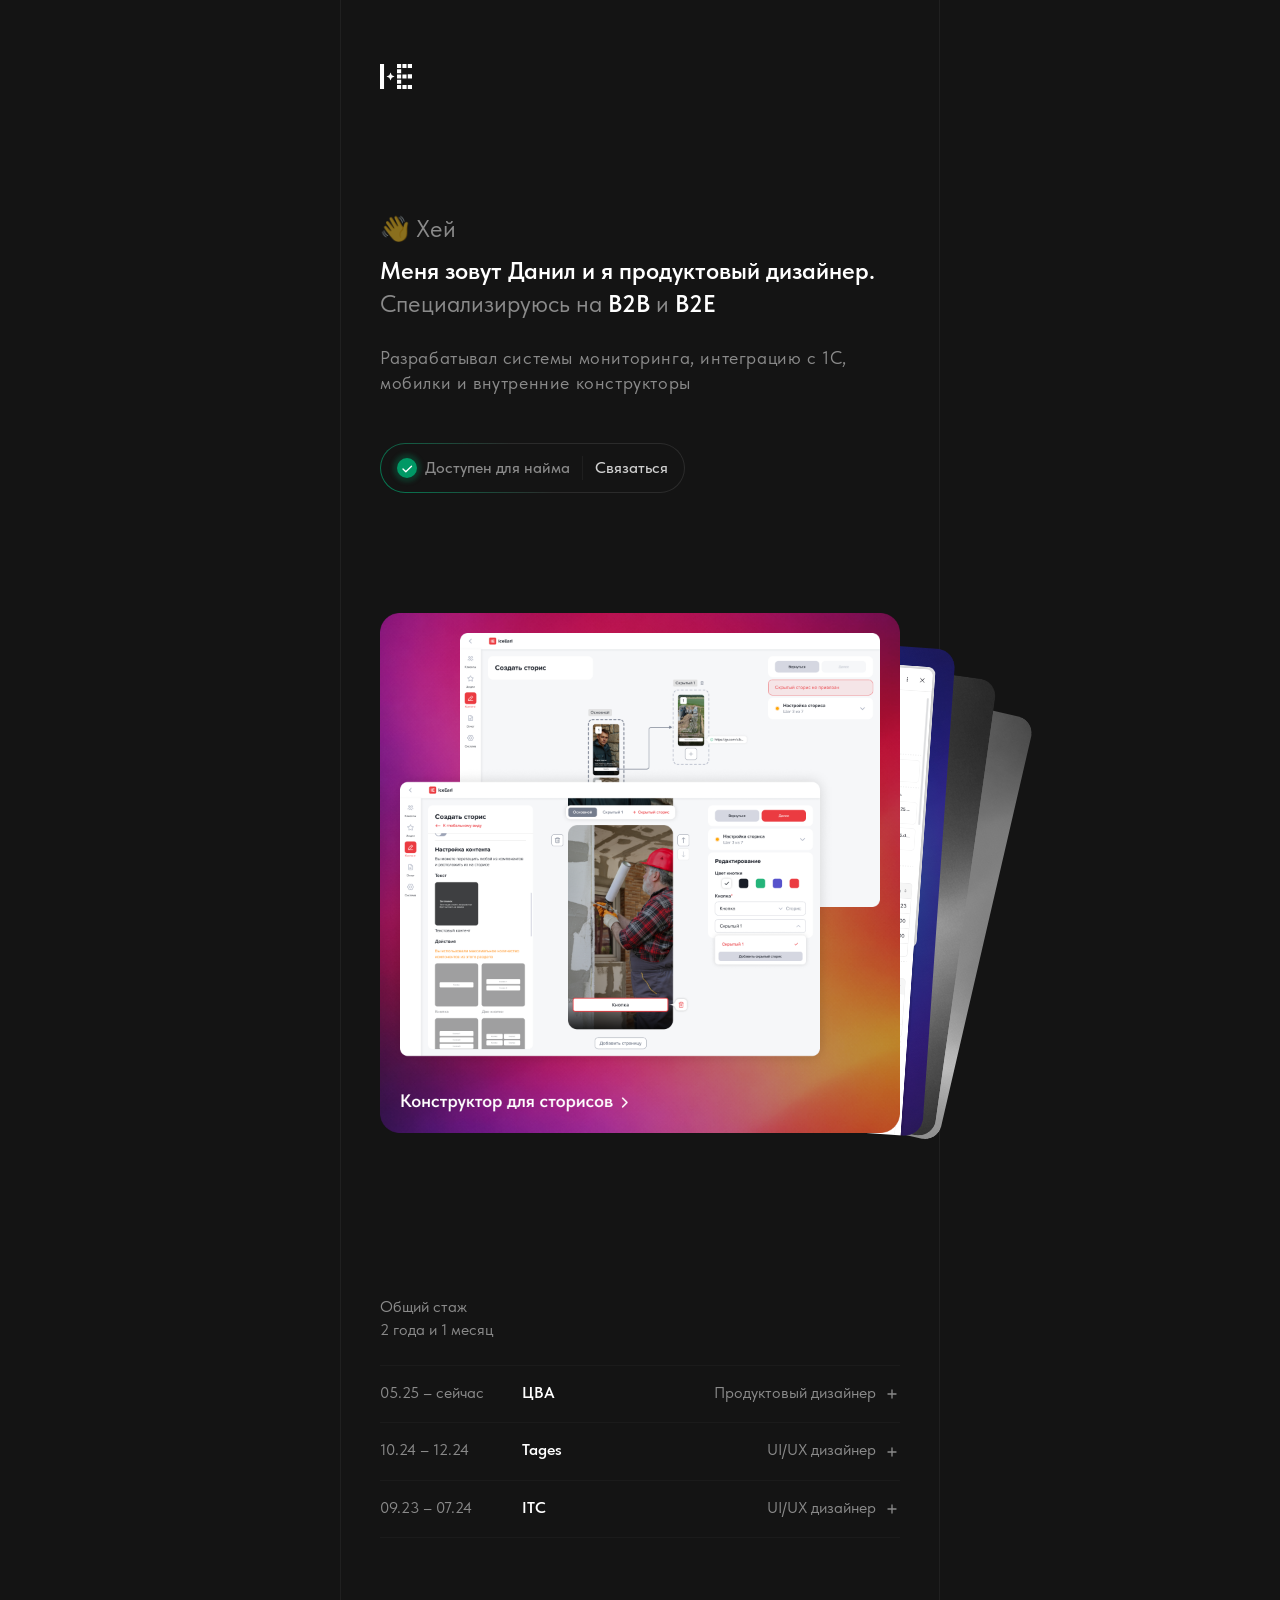
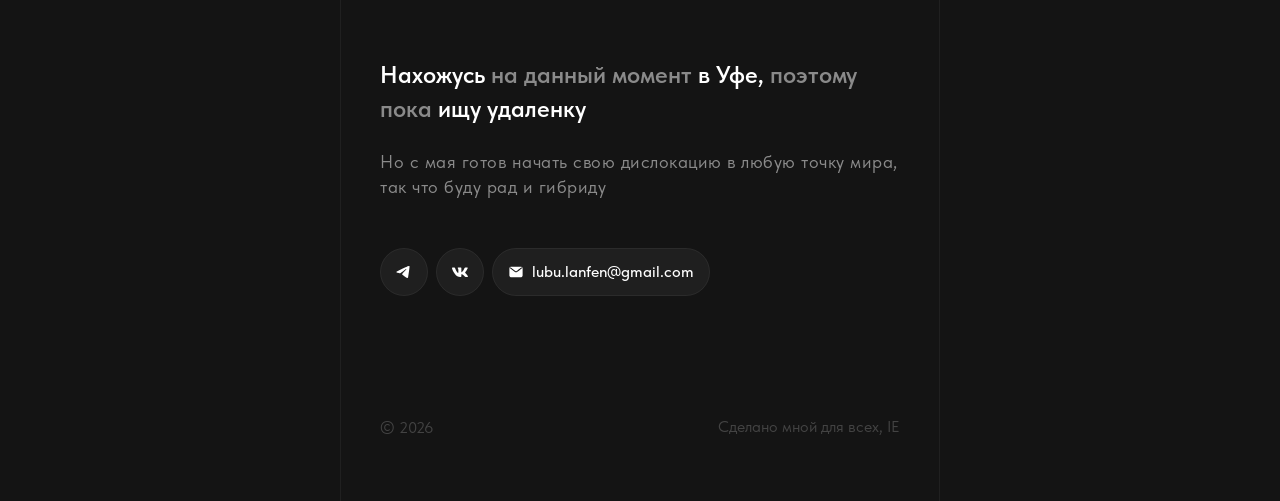
==== index.html @ 652ff9cb "Update index.html" ====
<!DOCTYPE html>
<html lang="ru">
  <head>
    <meta charset="UTF-8" />
    <meta name="viewport" content="width=device-width, initial-scale=1.0" />
    <title>Productfolio</title>
    <link rel="icon" href="src/icons/favicon16.svg" type="image/svg+xml" />
    <link rel="stylesheet" href="styles.css" />
    <link rel="prefetch" href="./story-builder.html" />
    <link rel="prefetch" href="./agreement-card.html" />
  </head>
  <body class="page">
    <main class="main">
      <header class="header anim-load">
        <div class="logo-wrapper">
          <img src="./src/icons/logo.svg" alt="" width="32" height="25" />
        </div>
      </header>
      <div class="main-content">
        <div class="main-content__text anim-load anim-delay-1">
          <div class="main-content__title">
            <div class="main-content__greeting">👋 Хей</div>
            <div class="main-content__intro">
              <span class="main-content__intro-bold"
                >Меня зовут Данил и я продуктовый дизайнер.</span>
              <span class="main-content__intro-light">Специализируюсь на</span>
              <span class="main-content__intro-bold">B2B</span>
              <span class="main-content__intro-light">и</span>
              <span class="main-content__intro-bold">B2E</span>
            </div>
          </div>
          <div class="main-content__description">
            Разрабатывал системы мониторинга, интеграцию с
            1С, мобилки и внутренние конструкторы
          </div>
        </div>
        <div class="main-content__availability anim-load anim-delay-2">
          <div class="main-content__status">
            <div class="main-content__lead">
              <img src="./src/icons/check.svg" alt="" width="16" height="16" />
            </div>
            <div class="main-content__container">
              <div class="main-content__availability-text">
                Доступен для найма
              </div>
            </div>
          </div>

          <div class="main-content__divider"></div>
          <div class="main-content__container">
            <a
              href="https://t.me/evillazy?text=%D0%9F%D1%80%D0%B8%D0%B2%D0%B5%D1%82%D1%81%D1%82%D0%B2%D1%83%D1%8E%2C%20%D0%94%D0%B0%D0%BD%D0%B8%D0%BB%21%20%D0%A5%D0%BE%D1%82%D0%B5%D0%BB%D0%B8%20%D0%B1%D1%8B%20%D0%BF%D1%80%D0%B5%D0%B4%D0%BB%D0%BE%D0%B6%D0%B8%D1%82%D1%8C%20%D1%80%D0%B0%D0%B1%D0%BE%D1%82%D1%83..."
              class="main-content__link"
              target="_blank"
              rel="noopener noreferrer"
            >
              Связаться
            </a>
          </div>
        </div>
      </div>
      <div class="card-container anim-load anim-delay-3" id="cards">
        <div class="card-item card-item--1" data-href="./story-builder.html"></div>
        <div class="card-item card-item--2" data-href="./agreement-card.html"></div>
        <div class="card-item card-item--3"></div>
        <div class="card-item card-item--4"></div>
      </div>
      <section class="work-list anim-load anim-delay-4">
        <div class="work-list__title">
          <div class="work-list__title-text">
            Общий стаж<br />2 года и 1 месяц
          </div>
        </div>
        <div class="work-list__item" collapsed="yes">
          <div class="work-list__item-header">
            <div class="work-list__left-side">
              <div class="work-list__date">05.25 – сейчас</div>
              <div class="work-list__company">ЦВА</div>
            </div>
            <div class="work-list__action">
              <div class="work-list__position">Продуктовый <span class="work-list__position-suffix">дизайнер</span></div>
              <button
                class="work-list__toggle"
                type="button"
                aria-label="Развернуть/свернуть"
              >
                <svg
                  width="16"
                  height="16"
                  viewBox="0 0 16 16"
                  fill="none"
                  xmlns="http://www.w3.org/2000/svg"
                >
                  <path
                    d="M4 8H8M8 8H12M8 8V12M8 8V4"
                    stroke="white"
                    stroke-width="1.33333"
                    stroke-linecap="round"
                    stroke-linejoin="round"
                  />
                </svg>
              </button>
            </div>
          </div>
          <div class="work-list__item-content">
            <p class="work-list__description">
              На текущей работе я проектирую сложные B2B‑интерфейсы – системы
              виртуализации и мониторинга. Полностью переработал интерфейс
              мониторинговой системы на базе Zabbix — решение прошло проверку
              Минцифры и получило лицензию как отечественный продукт.
              Интегрировал 1С во внутренний портал – теперь документы,
              контрагенты и проекты связаны в едином пространстве
            </p>
          </div>
        </div>
        <div class="work-list__item" collapsed="yes">
          <div class="work-list__item-header">
            <div class="work-list__left-side">
              <div class="work-list__date">10.24 – 12.24</div>
              <div class="work-list__company">Tages</div>
            </div>
            <div class="work-list__action">
              <div class="work-list__position">UI/UX <span class="work-list__position-suffix">дизайнер</span></div>
              <button
                class="work-list__toggle"
                type="button"
                aria-label="Развернуть/свернуть"
              >
                <svg
                  width="16"
                  height="16"
                  viewBox="0 0 16 16"
                  fill="none"
                  xmlns="http://www.w3.org/2000/svg"
                >
                  <path
                    d="M4 8H8M8 8H12M8 8V12M8 8V4"
                    stroke="white"
                    stroke-width="1.33333"
                    stroke-linecap="round"
                    stroke-linejoin="round"
                  />
                </svg>
              </button>
            </div>
          </div>
          <div class="work-list__item-content">
            <p class="work-list__description">
              В Tages использовал аналог Figma – Pixso, где активно работал с
              корпоративной дизайн-системой, созданной старшими UI/UX
              дизайнерами. Моя задача охватывала как мобильное B2B приложение
              для закупки товаров, так и web-интерфейс для разработки сторисов
              для этого приложения. Благодаря этому менеджеры
              могли самостоятельно создавать и публиковать сторисы через
              конструктор <br /><br />
              Реализовал удобные функции для просмотра превью документа,
              подписания и других действий, чтобы можно было работать с
              документами прямо на телефоне
            </p>
          </div>
        </div>
        <div class="work-list__item" collapsed="yes">
          <div class="work-list__item-header">
            <div class="work-list__left-side">
              <div class="work-list__date">09.23 – 07.24</div>
              <div class="work-list__company">ITC</div>
            </div>
            <div class="work-list__action">
              <div class="work-list__position">UI/UX <span class="work-list__position-suffix">дизайнер</span></div>
              <button
                class="work-list__toggle"
                type="button"
                aria-label="Развернуть/свернуть"
              >
                <svg
                  width="16"
                  height="16"
                  viewBox="0 0 16 16"
                  fill="none"
                  xmlns="http://www.w3.org/2000/svg"
                >
                  <path
                    d="M4 8H8M8 8H12M8 8V12M8 8V4"
                    stroke="white"
                    stroke-width="1.33333"
                    stroke-linecap="round"
                    stroke-linejoin="round"
                  />
                </svg>
              </button>
            </div>
          </div>
          <div class="work-list__item-content">
            <p class="work-list__description">
              Это начало моей карьеры: здесь я научился собирать ui‑kit,
              переводить интерфейсы на компонентный подход и упрощать макеты,
              чтобы их было проще поддерживать и разрабатывать. Также разобрался
              в процессах фронтенд‑команды и выстроил с ней плотное
              взаимодействие через пользовательские сценарии и user-flow<br /><br />
              Работал с готовой UI‑библиотекой – Element+. Участвовал в B2G
              проектах: «103» для Новгорода и «112» для Перми. Подготовил
              интерфейс Proxmox для DevOps‑отдела
            </p>
          </div>
        </div>
      </section>
      <section class="link anim-load anim-delay-5">
        <div class="link-text">
          <p class="link-text-main">
            <span class="link-text-main--white">Нахожусь </span>
            <span class="link-text-main--muted">на данный момент</span>
            <span class="link-text-main--white"> в Уфе, </span>
            <span class="link-text-main--muted">поэтому пока </span>
            <span class="link-text-main--white">ищу удаленку</span>
          </p>
          <p class="link-text-sub">
            Но с мая готов начать свою дислокацию в любую точку мира, так
            что буду рад и гибриду
          </p>
        </div>
        <div class="link-actions">
          <a
            class="link-button"
            href="https://t.me/Evillazy"
            aria-label="Telegram"
            target="_blank"
            rel="noopener noreferrer"
          >
            <span class="link-button-icon" aria-hidden="true">
              <img src="./src/icons/tg.svg" alt="" width="16" height="16" />
            </span>
          </a>

          <a
            class="link-button"
            href="https://vk.com/naaaaarutooooo"
            aria-label="VK"
            target="_blank"
            rel="noopener noreferrer"
          >
            <span class="link-button-icon" aria-hidden="true">
              <img src="./src/icons/vk.svg" alt="" width="16" height="16" />
            </span>
          </a>

          <button class="link-button" id="copy-email" type="button">
            <span class="link-button-icon" aria-hidden="true">
              <img src="./src/icons/mail.svg" alt="" width="16" height="16" />
            </span>
            <span class="link-button-text">lubu.lanfen@gmail.com</span>
          </button>
        </div>
      </section>
      <div class="footer anim-load anim-delay-6">
        <div class="footer__year">
          <div class="footer__year-sign">©</div>
          <div class="footer__year-value">2026</div>
        </div>
        <div class="footer__note">Сделано мной для всех, IE</div>
      </div>
    </main>
    <script src="script.js"></script>
  </body>
</html>
---- styles.css ----
@font-face {
  font-family: 'Tilda Sans';
  src: url('./src/fonts/TildaSans-Light.woff2') format('woff2'),
       url('./src/fonts/TildaSans-Light.woff') format('woff');
  font-weight: 300;
  font-style: normal;
  font-display: swap;
}

@font-face {
  font-family: 'Tilda Sans';
  src: url('./src/fonts/TildaSans-Regular.woff2') format('woff2'),
       url('./src/fonts/TildaSans-Regular.woff') format('woff');
  font-weight: 400;
  font-style: normal;
  font-display: swap;
}

@font-face {
  font-family: 'Tilda Sans';
  src: url('./src/fonts/TildaSans-Medium.woff2') format('woff2'),
       url('./src/fonts/TildaSans-Medium.woff') format('woff');
  font-weight: 500;
  font-style: normal;
  font-display: swap;
}

@font-face {
  font-family: 'Tilda Sans';
  src: url('./src/fonts/TildaSans-Semibold.woff2') format('woff2'),
       url('./src/fonts/TildaSans-Semibold.woff') format('woff');
  font-weight: 600;
  font-style: normal;
  font-display: swap;
}

*,
*::before,
*::after {
  margin: 0;
  padding: 0;
  box-sizing: border-box;
}

html,
body {
  width: 100%;
  min-height: 100%;
  overflow-x: hidden;
  font-family: 'Tilda Sans', system-ui, -apple-system, BlinkMacSystemFont, 'Segoe UI', sans-serif;
  background: #141414;
  color: #ffffff;
}

.page {
  min-height: 100vh;
  display: flex;
  flex-direction: column;
  align-items: center;
}

.main {
  width: 600px;
  max-width: 100%;
  padding: 60px 0;
  margin: 0 auto;
  display: flex;
  flex-direction: column;
  gap: 120px;
  box-shadow:
    inset 1px 0 0 rgba(255, 255, 255, 0.05),
    inset -1px 0 0 rgba(255, 255, 255, 0.05);
}

.header {
  width: 100%;
  height: 32px;
  padding: 0 40px;
  display: flex;
  justify-content: space-between;
  align-items: center;
}

.logo-wrapper {
  display: flex;
  align-items: center;
}

.main-content {
  align-self: stretch;
  padding: 0 40px;
  display: flex;
  flex-direction: column;
  justify-content: flex-start;
  align-items: flex-start;
  gap: 48px;
}

.main-content__text {
  align-self: stretch;
  display: flex;
  flex-direction: column;
  gap: 24px;
}

.main-content__title {
  align-self: stretch;
  display: flex;
  flex-direction: column;
  gap: 8px;
}

.main-content__greeting {
  align-self: stretch;
  color: rgba(255, 255, 255, 0.5);
  font-size: 24px;
  line-height: 1.4;
  word-wrap: break-word;
}

.main-content__intro {
  align-self: stretch;
  font-size: 24px;
  line-height: 1.4;
  word-wrap: break-word;
}

.main-content__intro-bold {
  color: #ffffff;
  font-weight: 600;
}

.main-content__intro-light {
  color: rgba(255, 255, 255, 0.5);
  font-weight: 400;
}

.main-content__description {
  align-self: stretch;
  color: rgba(255, 255, 255, 0.5);
  font-size: 18px;
  line-height: 1.4;
  letter-spacing: 0.6px;
  word-wrap: break-word;
  font-weight: 400;
}

.main-content__availability {
  position: relative;
  display: inline-flex;
  justify-content: flex-start;
  align-items: center;
  gap: 12px;
  padding: 12px 16px;
  border-radius: 100px;
  background:
    linear-gradient(#141414, #141414) padding-box,
    linear-gradient(50deg, rgba(0, 152, 101, 0.8) 0%, rgba(255, 255, 255, 0.1) 50%) border-box;
  border: 1px solid transparent;
}

.main-content__status {
  display: flex;
  justify-content: flex-start;
  align-items: center;
  gap: 8px;
}

.main-content__lead {
  width: 20px;
  height: 20px;
  padding: 1px 0 0 0.7px;
  display: inline-flex;
  justify-content: center;
  align-items: center;
  border-radius: 100px;
  background: #009865;
  box-shadow: 0px 0px 4px 4px rgba(0, 152, 101, 0.25);
  overflow: hidden;
}

.main-content__container {
  display: flex;
  justify-content: center;
  align-items: center;
  gap: 8px;
}

.main-content__availability-text {
  color: rgba(255, 255, 255, 0.5);
  font-size: 16px;
  font-weight: 500;
  line-height: 1.4;
}

.main-content__divider {
  width: 1px;
  height: 24px;
  background: #ffffff;
  opacity: 0.05;
}

.main-content__link {
  color: rgba(255, 255, 255, 0.8);
  font-size: 16px;
  font-weight: 500;
  line-height: 1.4;
  text-decoration: none;
  cursor: pointer;
  transition: color 0.3s ease;
}

.main-content__link:hover {
  color: #ffffff;
}

.main-content__link:active {
  color: rgba(255, 255, 255, 0.5);
}

.card-container {
  align-self: stretch;
  height: auto;
  position: relative;
  padding: 0 40px;
  scroll-margin-top: 60px;
  touch-action: pan-y;
}

.card-item {
  position: absolute;
  border-radius: 16px;
  user-select: none;
  -webkit-user-drag: none;
  top: 0;
  left: 0;
  transform-origin: top left;
  background-position: center;
  background-repeat: no-repeat;
  background-size: cover;
  transition: transform 0.4s cubic-bezier(0.65, 0, 0.35, 1),
              left 0.4s cubic-bezier(0.65, 0, 0.35, 1),
              top 0.4s cubic-bezier(0.65, 0, 0.35, 1),
              width 0.4s cubic-bezier(0.65, 0, 0.35, 1),
              height 0.4s cubic-bezier(0.65, 0, 0.35, 1);
}

.card-container.is-swiping .card-item {
  transition: none;
}

.card-item--1 { z-index: 4; }
.card-item--2 { z-index: 3; }
.card-item--3 { z-index: 2; }
.card-item--4 { z-index: 1; }

.card-item--4 {
  width: 433.01px;
  height: 433.01px;
  left: calc(40px + 520px - 433.01px - 137.03px);
  top: 10.05px;
  transform: rotate(13deg);
  background-image: url('./src/img/card-item--4.png');
}

.card-item--3 {
  width: 460.98px;
  height: 460.98px;
  left: calc(40px + 520px - 460.98px - 229.29px);
  top: 4.27px;
  transform: rotate(8deg);
  background-image: url('./src/img/card-item--3.png');
}

.card-item--2 {
  width: 488.27px;
  height: 488.27px;
  left: calc(40px + 520px - 488.27px - 320.82px);
  top: 2.59px;
  transform: rotate(4deg);
  background-image: url('./src/img/card-item--2.png');
}

.card-item--1 {
  width: 520px;
  height: 520px;
  left: 40px;
  top: 0;
  background-image: url('./src/img/card-item--1.png');
}

.card-item {
  cursor: default;
}

.card-item[style*="pointer-events: auto"] {
  cursor: pointer;
}

.card-container:hover .card-item {
  cursor: grab;
}

.card-container:active .card-item {
  cursor: grabbing;
}

.work-list {
  align-self: stretch;
  padding: 0 40px;
  display: flex;
  flex-direction: column;
}

.work-list__title {
  align-self: stretch;
  padding: 24px 0;
  display: flex;
  justify-content: center;
  align-items: center;
  gap: 8px;
}

.work-list__title-text {
  flex: 1 1 0;
  color: rgba(255, 255, 255, 0.5);
  font-size: 16px;
  line-height: 1.4;
}

.work-list__item {
  align-self: stretch;
  padding: 16px 0;
  display: flex;
  flex-direction: column;
  border-top: 1px solid rgba(255, 255, 255, 0.03);
  transition: all 0.3s cubic-bezier(0.65, 0, 0.35, 1);
}

.work-list__item:last-child {
  border-bottom: 1px solid rgba(255, 255, 255, 0.03);
}

.work-list__item-header {
  align-self: stretch;
  display: flex;
  justify-content: flex-start;
  align-items: flex-start;
  gap: 24px;
  cursor: pointer;
  transition: all 0.3s cubic-bezier(0.65, 0, 0.35, 1);
}

.work-list__left-side {
  flex: 1 1 0;
  display: flex;
  justify-content: flex-start;
  align-items: flex-start;
  gap: 12px;
}

.work-list__date {
  width: 130px;
  color: rgba(255, 255, 255, 0.5);
  font-size: 16px;
  line-height: 1.4;
  transition: color 0.3s cubic-bezier(0.65, 0, 0.35, 1);
}

.work-list__item-header:hover .work-list__date {
  color: #ffffff;
}

.work-list__company {
  flex: 1 1 0;
  color: #ffffff;
  font-size: 16px;
  font-weight: 600;
  line-height: 1.4;
}

.work-list__action {
  display: flex;
  justify-content: flex-start;
  align-items: center;
  gap: 8px;
}

.work-list__position {
  padding-bottom: 2px;
  color: rgba(255, 255, 255, 0.5);
  font-size: 16px;
  line-height: 1.4;
  transition: color 0.3s cubic-bezier(0.65, 0, 0.35, 1);
}

.work-list__position-suffix {
  display: inline;
}

.work-list__item-header:hover .work-list__position {
  color: #ffffff;
}

.work-list__toggle {
  display: flex;
  align-items: center;
  justify-content: center;
  width: 16px;
  height: 16px;
  padding: 0;
  border: none;
  background: transparent;
  cursor: pointer;
  transition: transform 0.3s cubic-bezier(0.65, 0, 0.35, 1);
  -webkit-tap-highlight-color: transparent;
}

.work-list__toggle svg {
  display: block;
  width: 100%;
  height: 100%;
}

.work-list__toggle svg path {
  stroke: rgba(255, 255, 255, 0.5);
  transition: stroke 0.3s cubic-bezier(0.65, 0, 0.35, 1);
}

.work-list__item-header:hover .work-list__toggle svg path,
.work-list__item.expanded .work-list__item-header:hover .work-list__toggle svg path {
  stroke: #ffffff;
}

.work-list__item.expanded .work-list__toggle {
  transform: rotate(45deg);
}

.work-list__item-content {
  align-self: stretch;
  display: grid;
  grid-template-rows: 0fr;
  opacity: 0;
  padding-top: 0;
  transition:
    grid-template-rows 0.4s cubic-bezier(0.65, 0, 0.35, 1),
    padding-top 0.4s cubic-bezier(0.65, 0, 0.35, 1),
    opacity 0.4s cubic-bezier(0.65, 0, 0.35, 1);
}

.work-list__item-content > * {
  overflow: hidden;
}

.work-list__item.expanded .work-list__item-content {
  grid-template-rows: 1fr;
  opacity: 1;
  padding-top: 12px;
}

.work-list__description {
  margin: 0;
  color: rgba(255, 255, 255, 0.5);
  font-size: 16px;
  line-height: 1.4;
  letter-spacing: 0.1px;
  font-weight: 300;
}

.link {
  align-self: stretch;
  padding: 0 40px;
  display: flex;
  flex-direction: column;
  gap: 48px;
}

.link-text {
  align-self: stretch;
  display: flex;
  flex-direction: column;
  gap: 24px;
}

.link-text-main {
  margin: 0;
  font-size: 24px;
  font-weight: 600;
  line-height: 1.4;
  word-wrap: break-word;
}

.link-text-main--white {
  color: #ffffff;
}

.link-text-main--muted {
  color: rgba(255, 255, 255, 0.5);
}

.link-text-sub {
  margin: 0;
  max-width: 520px;
  color: rgba(255, 255, 255, 0.5);
  font-size: 18px;
  font-weight: 400;
  line-height: 1.4;
  letter-spacing: 0.5px;
  word-wrap: break-word;
}

.link-actions {
  display: inline-flex;
  align-items: flex-start;
  flex-wrap: wrap;
  gap: 8px;
}

.link-button,
.back-button {
  border-radius: 100px;
  background: rgba(255, 255, 255, 0.05);
  outline: 1px solid rgba(255, 255, 255, 0.05);
  outline-offset: -1px;
  text-decoration: none;
  cursor: pointer;
  transition: background 0.2s ease;
}

.link-button {
  height: 48px;
  display: inline-flex;
  align-items: center;
  gap: 8px;
  padding: 0 16px;
  border: none;
  box-shadow: none;
}

.link-button:hover,
.back-button:hover {
  background: rgba(255, 255, 255, 0.1);
}

.link-button:active,
.back-button:active {
  background: rgba(255, 255, 255, 0.2);
}

.link-button:focus-visible {
  outline: 2px solid #ffffff;
  outline-offset: 2px;
  border-radius: 100px;
}

.link-button-text,
.back-button-text {
  color: #ffffff;
  font-size: 16px;
  font-family: 'Tilda Sans', system-ui, -apple-system, BlinkMacSystemFont, 'Segoe UI', sans-serif;
  font-weight: 500;
  line-height: 1.4;
  white-space: nowrap;
}

.link-button-text {
  padding-top: 1px;
  transition: opacity 0.3s ease, transform 0.3s ease;
}

.link-button-icon {
  width: 16px;
  height: 16px;
  display: flex;
}

.link-button:first-child .link-button-icon img {
  transform: translateX(-1px);
}

.link-button-icon img {
  width: 100%;
  height: 100%;
  transition: opacity 0.3s ease, transform 0.3s ease;
  opacity: 1;
  transform: translateX(0) scale(1);
}

.footer {
  align-self: stretch;
  padding: 0 40px;
  display: inline-flex;
  justify-content: space-between;
  align-items: flex-start;
}

.footer__year {
  display: flex;
  justify-content: flex-start;
  align-items: center;
  gap: 4px;
}

.footer__year-sign,
.footer__year-value,
.footer__note {
  color: rgba(255, 255, 255, 0.2);
  font-size: 16px;
  font-weight: 400;
  line-height: 1.4;
  word-wrap: break-word;
}

.footer__year-sign {
  padding-bottom: 3px;
}

.slide-out-right {
  opacity: 0;
  transform: translateX(8px);
}

.slide-in-left {
  opacity: 1;
  transform: translateX(0);
}

.zoom-out {
  opacity: 0;
  transform: scale(0.7);
}

.zoom-in {
  opacity: 1;
  transform: scale(1);
}

.link-button-icon img.zoom-out {
  animation: zoomOut 0.3s cubic-bezier(0.4, 0, 1, 1) forwards;
}

.link-button-icon img.zoom-in {
  animation: zoomIn 0.3s cubic-bezier(0, 0.6, 0.2, 1) forwards;
}

@keyframes zoomOut {
  from {
    opacity: 1;
    transform: scale(1);
  }
  to {
    opacity: 0;
    transform: scale(0.7);
  }
}

@keyframes zoomIn {
  from {
    opacity: 0;
    transform: scale(0.7);
  }
  to {
    opacity: 1;
    transform: scale(1);
  }
}

@keyframes fadeInUp {
  from {
    opacity: 0;
    transform: translateY(40px);
  }
  to {
    opacity: 1;
    transform: translateY(0);
  }
}

.anim-load {
  opacity: 0;
  animation-name: fadeInUp;
  animation-duration: 0.4s;
  animation-timing-function: cubic-bezier(0.65, 0, 0.35, 1);
  animation-fill-mode: forwards;
}

.anim-delay-1 { animation-delay: 0.05s; }
.anim-delay-2 { animation-delay: 0.1s; }
.anim-delay-3 { animation-delay: 0.15s; }
.anim-delay-4 { animation-delay: 0.2s; }
.anim-delay-5 { animation-delay: 0.25s; }
.anim-delay-6 { animation-delay: 0.3s; }
.anim-delay-7 { animation-delay: 0.35s; }

body.no-anim .anim-load {
  animation: none !important;
  opacity: 1 !important;
  transform: none !important;
}

.story-builder .main {
  gap: 40px;
}

.anchor-top,
.anchor-section {
  scroll-margin-top: 96px;
}

.page-anchor {
  position: fixed;
  top: 335px;
  left: calc(50% + 340px);
  display: flex;
  justify-content: flex-start;
  align-items: flex-start;
  z-index: 90;
}

.page-anchor__list {
  width: 100px;
  display: flex;
  flex-direction: column;
  align-items: flex-start;
  gap: 7px;
  list-style: none;
  position: relative;
}

.page-anchor__list-item {
  width: 100%;
}

.page-anchor__line,
.page-anchor__active-line {
  position: absolute;
  top: 0;
  left: 0;
  width: 2px;
  border-radius: 999px;
  pointer-events: none;
}

.page-anchor__line {
  height: 100%;
  background: rgba(255, 255, 255, 0.1);
}

.page-anchor__active-line {
  height: 22px;
  background: #ffffff;
  transition: transform 0.2s ease, height 0.2s ease;
}

.page-anchor__item {
  width: 100%;
  min-height: 20px;
  padding-left: 16px;
  display: inline-flex;
  justify-content: flex-start;
  align-items: flex-start;
  color: rgba(255, 255, 255, 0.5);
  font-size: 14px;
  font-weight: 400;
  line-height: 1.4;
  letter-spacing: 0.5px;
  text-decoration: none;
  word-wrap: break-word;
  transition: color 0.2s ease;
}

.page-anchor__item:hover {
  color: rgba(255, 255, 255, 0.8);
}

.page-anchor__item:focus-visible {
  outline: 2px solid rgba(255, 255, 255, 0.25);
  outline-offset: 4px;
  border-radius: 4px;
}

.anchor-item-active {
  color: #ffffff;
}

.anchor-item {
  color: rgba(255, 255, 255, 0.5);
}

.back-button {
  padding: 4px 12px 4px 8px;
  display: inline-flex;
  justify-content: flex-start;
  align-items: center;
  gap: 4px;
}

.back-button-icon {
  width: 12px;
  height: 12px;
  display: flex;
  justify-content: center;
  align-items: center;
}

.back-button-icon img {
  display: block;
  transition: filter 0.2s ease;
}

.back-button-text {
  padding-bottom: 1px;
  transition: color 0.2s ease;
}

.story-content {
  align-self: stretch;
  padding: 80px 40px 0 40px;
  display: flex;
  flex-direction: column;
  gap: 24px;
}

.story-content__title,
.story-section__title {
  align-self: stretch;
  color: #ffffff;
  font-size: 24px;
  font-weight: 600;
  line-height: 1.4;
  word-wrap: break-word;
}

.story-content__description,
.story-section__description {
  align-self: stretch;
  color: rgba(255, 255, 255, 0.5);
  font-size: 18px;
  font-weight: 300;
  line-height: 1.4;
  word-wrap: break-word;
  letter-spacing: 0.5px;
}

.image-block {
  align-self: stretch;
  padding-left: 40px;
  padding-right: 40px;
  padding-bottom: 8px;
  display: inline-flex;
  flex-direction: column;
  justify-content: flex-start;
  align-items: flex-start;
  gap: 8px;
  cursor: zoom-in;
}

.image-block:last-child {
  padding-bottom: 0px;
}

.image-block__container {
  align-self: stretch;
  position: relative;
  border-radius: 8px;
  overflow: hidden;
}

.image-block__image,
.image-block__video {
  display: block;
  width: 100%;
  height: auto;
  border-radius: 8px;
}

.image-block__video {
  background: #000000;
}

.image-block__caption {
  align-self: stretch;
  text-align: center;
  letter-spacing: 0.1px;
  color: rgba(255, 255, 255, 0.5);
  font-size: 14px;
  font-weight: 400;
  line-height: 1.4;
  word-wrap: break-word;
}

.preview-block {
  align-self: stretch;
  padding-left: 40px;
  padding-right: 40px;
  display: inline-flex;
  flex-direction: column;
  justify-content: flex-start;
  align-items: center;
  gap: 8px;
  cursor: zoom-in;
}

.preview-block__image {
  width: 520px;
  height: auto;
  max-width: 100%;
  display: block;
}

.image-modal {
  position: fixed;
  inset: 0;
  padding: 40px;
  display: flex;
  align-items: center;
  justify-content: center;
  opacity: 0;
  visibility: hidden;
  pointer-events: none;
  transition: opacity 0.2s ease, visibility 0s linear 0.2s;
  z-index: 999;
}

.image-modal.is-active {
  opacity: 1;
  visibility: visible;
  pointer-events: auto;
  transition: opacity 0.2s ease;
}

.image-modal__overlay {
  position: absolute;
  inset: 0;
  background: rgba(0, 0, 0, 0.6);
  backdrop-filter: blur(10px);
}

.image-modal__close {
  position: fixed;
  z-index: 1;
  padding: 4px;
  display: inline-flex;
  justify-content: flex-start;
  align-items: center;
  gap: 4px;
  background: rgba(255, 255, 255, 0);
  border: 0;
  border-radius: 100px;
  cursor: pointer;
  opacity: 0;
  visibility: hidden;
  pointer-events: none;
  transition: opacity 0.15s ease, visibility 0s linear 0.15s;
}

.image-modal__close.is-ready {
  opacity: 1;
  visibility: visible;
  pointer-events: auto;
  transition: opacity 0.15s ease, visibility 0s linear 0s;
}

.image-modal__close svg {
  display: block;
}

.image-modal__image {
  position: relative;
  margin: 0;
  padding: 0;
  height: auto;
  width: auto;
  max-width: calc(100vw - 112px);
  max-height: calc(100vh - 80px);
  object-fit: contain;
  background: transparent;
  border-radius: 0;
  box-shadow: none;
  transform-origin: center center;
  transition: transform 0.2s ease;
  will-change: transform;
}

.image-modal__video {
  display: none;
  position: relative;
  margin: 0;
  padding: 0;
  width: auto;
  max-width: calc(100vw - 112px);
  max-height: calc(100vh - 80px);
  background: #000000;
}

.image-modal--image .image-modal__image {
  display: block;
}

.image-modal--video .image-modal__image {
  display: none;
}

.image-modal--video .image-modal__video {
  display: block;
}

html.image-modal-open,
body.image-modal-open {
  overflow: hidden;
}

body.image-modal-open .main {
  filter: blur(10px);
  pointer-events: none;
}

body.image-modal-open .scroll-to-top {
  opacity: 0 !important;
  visibility: hidden !important;
  pointer-events: none !important;
}

body.image-modal-open .page-anchor {
  opacity: 0 !important;
  visibility: hidden !important;
  pointer-events: none !important;
}

body.image-modal-open {
  touch-action: none;
}

.image-modal--zoom-enabled .image-modal__image {
  touch-action: none;
}

.image-modal--zoomed .image-modal__image {
  transition: none;
}

.story-section {
  align-self: stretch;
  padding: 0 40px;
  display: flex;
  flex-direction: column;
  justify-content: flex-start;
  align-items: flex-start;
  gap: 16px;
}

.white-selection {
  color: #ffffff;
}

.job-stories-list {
  align-self: stretch;
  padding-left: 40px;
  padding-right: 40px;
  display: inline-flex;
  flex-direction: column;
  justify-content: flex-start;
  align-items: flex-start;
  gap: 8px;
}

.job-stories-list__item {
  align-self: stretch;
  padding: 16px 20px;
  display: inline-flex;
  justify-content: center;
  align-items: center;
  gap: 8px;
  background: rgba(255, 255, 255, 0.1);
  border-radius: 16px;
  overflow: hidden;
}

.job-stories-list__text {
  flex: 1 1 0;
  color: rgba(255, 255, 255, 0.5);
  font-size: 16px;
  font-weight: 400;
  line-height: 1.4;
  word-wrap: break-word;
}

.job-stories-list__caption {
  align-self: stretch;
  text-align: center;
  color: rgba(255, 255, 255, 0.5);
  font-size: 14px;
  font-weight: 400;
  line-height: 1.4;
  word-wrap: break-word;
}

.stat-block {
  align-self: stretch;
  padding: 0 40px;
  display: grid;
  grid-template-columns: 180px 1fr;
  grid-template-rows: auto auto;
  gap: 8px;
}

.stat-card {
  padding: 16px;
  overflow: hidden;
  border-radius: 16px;
  display: flex;
  flex-direction: column;
  justify-content: space-between;
  align-items: flex-start;
  height: 100px;
  background-position: center;
  background-size: cover;
  background-repeat: no-repeat;
  position: relative;
}

.stat-card--col-span {
  grid-row: span 2;
  justify-content: flex-start;
  height: auto;
}

.stat-card__value {
  align-self: stretch;
  color: #ffffff;
  font-size: 18px;
  font-weight: 400;
  line-height: 1.4;
  word-wrap: break-word;
}

.stat-card__caption {
  align-self: stretch;
  color: rgba(255, 255, 255, 0.80);
  font-size: 14px;
  font-weight: 400;
  line-height: 1.4;
}

.stat-card--1 {
  background-image: url('./src/img/bg-card-1.png');
}

.stat-card--2 {
  background-image: url('./src/img/bg-card-2.png');
}

.stat-card--3 {
  background-image: url('./src/img/bg-card-3.png');
}

body.no-transition .card-item {
  transition: none !important;
}

.action-block .scroll-to-top {
  border: none;
  opacity: 0;
  visibility: hidden;
  backdrop-filter: blur(16px);
  -webkit-backdrop-filter: blur(16px);
  mix-blend-mode: difference;
  transition: opacity 0.3s ease, visibility 0s linear 0.3s;
}

.action-block .scroll-to-top.scroll-to-top--fallback {
  background: rgba(255, 255, 255, 0.05);
  outline: 1px solid rgba(255, 255, 255, 0.05);
  outline-offset: -1px;
  mix-blend-mode: normal;
}

.action-block .scroll-to-top.scroll-to-top--dark-foreground .back-button-text {
  color: #141414;
}

.action-block .scroll-to-top.scroll-to-top--dark-foreground .back-button-icon img {
  filter: brightness(0);
}

.action-block .scroll-to-top.scroll-to-top--dark-foreground {
  background: rgba(20, 20, 20, 0.10);
  outline-color: rgba(20, 20, 20, 0.10);
}

.action-block .scroll-to-top.visible {
  opacity: 1;
  visibility: visible;
  transition: opacity 0.3s ease, visibility 0s linear 0s;
}

.action-block {
  min-height: 32px;
  align-self: stretch;
  padding: 0 40px;
  display: flex;
  align-items: center;
  position: relative;
  justify-content: space-between;
}

.scroll-to-top.fixed {
  position: fixed;
  bottom: 60px;
  z-index: 99;
}

@media (max-width: 959.98px) {
  .page-anchor {
    display: none;
  }
}

@media (max-width: 599.98px) {
  .work-list__position-suffix {
    display: none !important;
  }

  .image-modal {
    padding: 56px 16px 16px;
  }

  .image-modal__close {
    top: 16px;
    right: 16px;
    left: auto;
  }

  .image-modal__image,
  .image-modal__video {
    max-width: calc(100vw - 32px);
    max-height: calc(100vh - 72px);
  }

  .page:not(.story-builder) .header,
  .page:not(.story-builder) .main-content,
  .page:not(.story-builder) .work-list,
  .page:not(.story-builder) .link,
  .page:not(.story-builder) .footer {
    padding-left: 16px;
    padding-right: 16px;
  }

  .story-builder .header,
  .story-builder .story-section,
  .story-builder .stat-block,
  .story-builder .action-block,
  .story-builder .footer {
    padding-left: 16px;
    padding-right: 16px;
  }

  .story-builder .story-content {
    padding: 80px 16px 0 16px;
  }

  .story-builder .preview-block,
  .story-builder .image-block,
  .story-builder .job-stories-list {
    padding-left: 16px;
    padding-right: 16px;
  }

  .story-builder .scroll-to-top.fixed {
    left: auto !important;
    right: 16px !important;
  }
}

@media (max-width: 450px) {
  .story-builder .stat-block {
    grid-template-columns: 1fr;
    grid-template-rows: auto;
  }

  .story-builder .stat-card--col-span {
    grid-row: auto;
  }

  .story-builder .stat-card--1 {
    order: 1;
  }

  .story-builder .stat-card--3 {
    order: 2;
  }

  .story-builder .stat-card--2 {
    order: 3;
  }
}
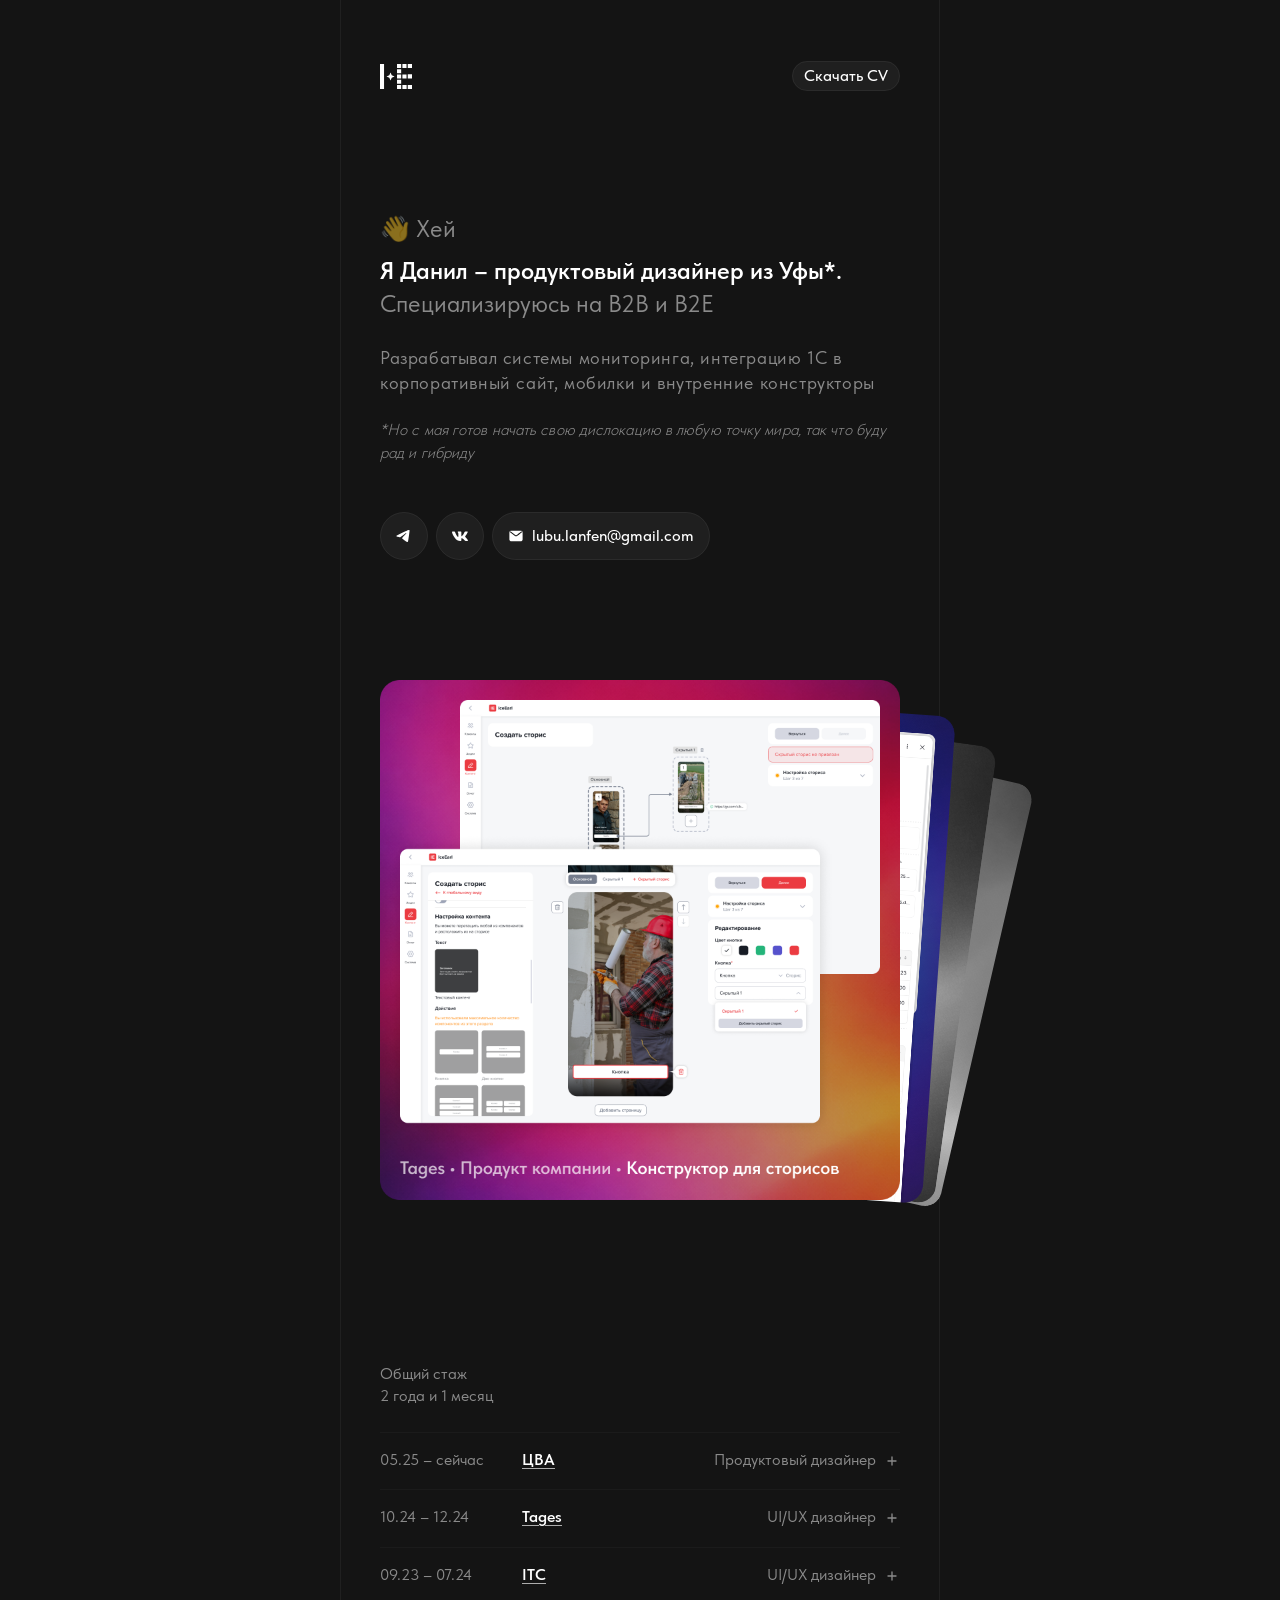
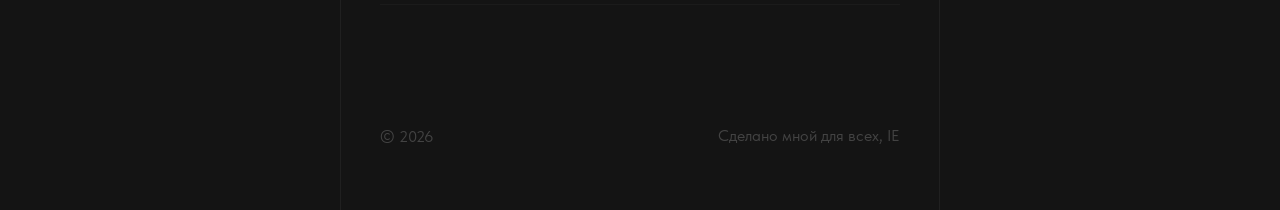
==== commit 3b74a37f: "v.1.2" ====
--- a/index.html
+++ b/index.html
@@ -15,48 +15,65 @@
         <div class="logo-wrapper">
           <img src="./src/icons/logo.svg" alt="" width="32" height="25" />
         </div>
+        <button
+          class="back-button back-button--cv"
+          id="save-file-button"
+          type="button"
+          data-download-url="./src/files/cv-kharisov.pdf"
+          data-download-name="cv-kharisov.pdf"
+          aria-label="CV"
+        >
+          <span class="back-button-text cv-text">Скачать CV</span>
+        </button>
       </header>
       <div class="main-content">
         <div class="main-content__text anim-load anim-delay-1">
           <div class="main-content__title">
             <div class="main-content__greeting">👋 Хей</div>
             <div class="main-content__intro">
-              <span class="main-content__intro-bold"
-                >Меня зовут Данил и я продуктовый дизайнер.</span>
-              <span class="main-content__intro-light">Специализируюсь на</span>
-              <span class="main-content__intro-bold">B2B</span>
-              <span class="main-content__intro-light">и</span>
-              <span class="main-content__intro-bold">B2E</span>
+              <span class="main-content__intro-bold">Я Данил – продуктовый дизайнер из Уфы*.</span>
+              <span class="main-content__intro-light">Специализируюсь на B2B и B2E</span>
             </div>
           </div>
           <div class="main-content__description">
-            Разрабатывал системы мониторинга, интеграцию с
-            1С, мобилки и внутренние конструкторы
-          </div>
-        </div>
-        <div class="main-content__availability anim-load anim-delay-2">
-          <div class="main-content__status">
-            <div class="main-content__lead">
-              <img src="./src/icons/check.svg" alt="" width="16" height="16" />
-            </div>
-            <div class="main-content__container">
-              <div class="main-content__availability-text">
-                Доступен для найма
-              </div>
-            </div>
-          </div>
-
-          <div class="main-content__divider"></div>
-          <div class="main-content__container">
-            <a
-              href="https://t.me/evillazy?text=%D0%9F%D1%80%D0%B8%D0%B2%D0%B5%D1%82%D1%81%D1%82%D0%B2%D1%83%D1%8E%2C%20%D0%94%D0%B0%D0%BD%D0%B8%D0%BB%21%20%D0%A5%D0%BE%D1%82%D0%B5%D0%BB%D0%B8%20%D0%B1%D1%8B%20%D0%BF%D1%80%D0%B5%D0%B4%D0%BB%D0%BE%D0%B6%D0%B8%D1%82%D1%8C%20%D1%80%D0%B0%D0%B1%D0%BE%D1%82%D1%83..."
-              class="main-content__link"
-              target="_blank"
-              rel="noopener noreferrer"
-            >
-              Связаться
-            </a>
-          </div>
+            Разрабатывал системы мониторинга, интеграцию 1С в корпоративный сайт, мобилки и внутренние конструкторы
+          </div>
+          <div class="work-list__description">
+            <i>*Но с мая готов начать свою дислокацию в любую точку мира, так
+            что буду рад и гибриду</i>
+          </div>
+        </div>
+      <div class="link-actions anim-load anim-delay-2">
+          <a
+            class="link-button"
+            href="https://t.me/Evillazy"
+            aria-label="Telegram"
+            target="_blank"
+            rel="noopener noreferrer"
+          >
+            <span class="link-button-icon" aria-hidden="true">
+              <img src="./src/icons/tg.svg" alt="" width="16" height="16" />
+            </span>
+          </a>
+
+          <a
+            class="link-button"
+            href="https://vk.com/naaaaarutooooo"
+            aria-label="VK"
+            target="_blank"
+            rel="noopener noreferrer"
+          >
+            <span class="link-button-icon" aria-hidden="true">
+              <img src="./src/icons/vk.svg" alt="" width="16" height="16" />
+            </span>
+          </a>
+
+          <button class="link-button" id="copy-email" type="button">
+            <span class="link-button-icon" aria-hidden="true">
+              <img src="./src/icons/mail.svg" alt="" width="16" height="16" />
+            </span>
+            <span class="link-button-text">lubu.lanfen@gmail.com</span>
+          </button>
         </div>
       </div>
       <div class="card-container anim-load anim-delay-3" id="cards">
@@ -75,7 +92,12 @@
           <div class="work-list__item-header">
             <div class="work-list__left-side">
               <div class="work-list__date">05.25 – сейчас</div>
-              <div class="work-list__company">ЦВА</div>
+              <a
+                class="work-list__company work-list__company-link"
+                href="https://digitalva.org/about"
+                target="_blank"
+                rel="noopener noreferrer"
+              >ЦВА</a>
             </div>
             <div class="work-list__action">
               <div class="work-list__position">Продуктовый <span class="work-list__position-suffix">дизайнер</span></div>
@@ -104,12 +126,11 @@
           </div>
           <div class="work-list__item-content">
             <p class="work-list__description">
-              На текущей работе я проектирую сложные B2B‑интерфейсы – системы
-              виртуализации и мониторинга. Полностью переработал интерфейс
-              мониторинговой системы на базе Zabbix — решение прошло проверку
-              Минцифры и получило лицензию как отечественный продукт.
-              Интегрировал 1С во внутренний портал – теперь документы,
-              контрагенты и проекты связаны в едином пространстве
+              - проектирую B2B-интерфейсы для систем виртуализации, мониторинга и внутренних сервисов;<br>
+              - переработал интерфейс мониторинговой системы на базе Zabbix. Решение прошло проверку Минцифры и вошло в лицензированный отечественный продукт;<br>
+              - спроектировал концепт единой точки работы с договором и связанными сущностями в портале с интеграцией 1С;<br>
+              - дополнительно к глубинному интервью и job story собирал data model;<br>
+              - проверял решения на прототипах и дорабатывал их итеративно на основе обратной связи пользователей.
             </p>
           </div>
         </div>
@@ -117,7 +138,12 @@
           <div class="work-list__item-header">
             <div class="work-list__left-side">
               <div class="work-list__date">10.24 – 12.24</div>
-              <div class="work-list__company">Tages</div>
+              <a
+                class="work-list__company work-list__company-link"
+                href="https://tages.ru/"
+                target="_blank"
+                rel="noopener noreferrer"
+              >Tages</a>
             </div>
             <div class="work-list__action">
               <div class="work-list__position">UI/UX <span class="work-list__position-suffix">дизайнер</span></div>
@@ -146,16 +172,12 @@
           </div>
           <div class="work-list__item-content">
             <p class="work-list__description">
-              В Tages использовал аналог Figma – Pixso, где активно работал с
-              корпоративной дизайн-системой, созданной старшими UI/UX
-              дизайнерами. Моя задача охватывала как мобильное B2B приложение
-              для закупки товаров, так и web-интерфейс для разработки сторисов
-              для этого приложения. Благодаря этому менеджеры
-              могли самостоятельно создавать и публиковать сторисы через
-              конструктор <br /><br />
-              Реализовал удобные функции для просмотра превью документа,
-              подписания и других действий, чтобы можно было работать с
-              документами прямо на телефоне
+              - проектировал B2B-интерфейсы для мобильного приложения закупок и web-конструктора сторисов;<br>
+              - проводил юзабилити-тестирование и конкурентный анализ, описывал job story, сценарии и приоритизировал гипотезы по ICE;<br>
+              - спроектировал глобальный вид сценария для сторисов с вложенными переходами;<br>
+              - после внедрения среднее время выполнения сложного сценария сократилось с 25 минут до 20:16;<br>
+              - доля ошибочных линковок и кнопок без перехода снизилась с 15% до 2%;<br>
+              - результаты подтверждены серией из 7 итераций тестирования с 2 менеджерами
             </p>
           </div>
         </div>
@@ -163,7 +185,12 @@
           <div class="work-list__item-header">
             <div class="work-list__left-side">
               <div class="work-list__date">09.23 – 07.24</div>
-              <div class="work-list__company">ITC</div>
+              <a
+                class="work-list__company work-list__company-link"
+                href="https://itcodegroup.ru/about"
+                target="_blank"
+                rel="noopener noreferrer"
+              >ITC</a>
             </div>
             <div class="work-list__action">
               <div class="work-list__position">UI/UX <span class="work-list__position-suffix">дизайнер</span></div>
@@ -192,66 +219,16 @@
           </div>
           <div class="work-list__item-content">
             <p class="work-list__description">
-              Это начало моей карьеры: здесь я научился собирать ui‑kit,
-              переводить интерфейсы на компонентный подход и упрощать макеты,
-              чтобы их было проще поддерживать и разрабатывать. Также разобрался
-              в процессах фронтенд‑команды и выстроил с ней плотное
-              взаимодействие через пользовательские сценарии и user-flow<br /><br />
-              Работал с готовой UI‑библиотекой – Element+. Участвовал в B2G
-              проектах: «103» для Новгорода и «112» для Перми. Подготовил
-              интерфейс Proxmox для DevOps‑отдела
+              - развивал UI-kit и переводил интерфейсы на компонентный подход;<br>
+              - работал с Element+ и готовил интерфейсы под продуктовые и технические ограничения;<br>
+              - участвовал в B2G-проектах «103» и «112», а также подготовил интерфейс Proxmox для DevOps-отдела;<br>
+              - выстроил взаимодействие с фронтенд-командой через user-flow и сценарии
             </p>
           </div>
         </div>
       </section>
-      <section class="link anim-load anim-delay-5">
-        <div class="link-text">
-          <p class="link-text-main">
-            <span class="link-text-main--white">Нахожусь </span>
-            <span class="link-text-main--muted">на данный момент</span>
-            <span class="link-text-main--white"> в Уфе, </span>
-            <span class="link-text-main--muted">поэтому пока </span>
-            <span class="link-text-main--white">ищу удаленку</span>
-          </p>
-          <p class="link-text-sub">
-            Но с мая готов начать свою дислокацию в любую точку мира, так
-            что буду рад и гибриду
-          </p>
-        </div>
-        <div class="link-actions">
-          <a
-            class="link-button"
-            href="https://t.me/Evillazy"
-            aria-label="Telegram"
-            target="_blank"
-            rel="noopener noreferrer"
-          >
-            <span class="link-button-icon" aria-hidden="true">
-              <img src="./src/icons/tg.svg" alt="" width="16" height="16" />
-            </span>
-          </a>
-
-          <a
-            class="link-button"
-            href="https://vk.com/naaaaarutooooo"
-            aria-label="VK"
-            target="_blank"
-            rel="noopener noreferrer"
-          >
-            <span class="link-button-icon" aria-hidden="true">
-              <img src="./src/icons/vk.svg" alt="" width="16" height="16" />
-            </span>
-          </a>
-
-          <button class="link-button" id="copy-email" type="button">
-            <span class="link-button-icon" aria-hidden="true">
-              <img src="./src/icons/mail.svg" alt="" width="16" height="16" />
-            </span>
-            <span class="link-button-text">lubu.lanfen@gmail.com</span>
-          </button>
-        </div>
-      </section>
-      <div class="footer anim-load anim-delay-6">
+      
+      <div class="footer anim-load anim-delay-5">
         <div class="footer__year">
           <div class="footer__year-sign">©</div>
           <div class="footer__year-value">2026</div>
@@ -259,6 +236,56 @@
         <div class="footer__note">Сделано мной для всех, IE</div>
       </div>
     </main>
+    <script>
+      document.addEventListener("DOMContentLoaded", () => {
+        const saveFileButton = document.getElementById("save-file-button");
+        if (!(saveFileButton instanceof HTMLButtonElement)) return;
+
+        const { downloadUrl = "", downloadName = "" } = saveFileButton.dataset;
+        if (!downloadUrl) return;
+
+        const fallbackDownload = () => {
+          const link = document.createElement("a");
+          link.href = downloadUrl;
+          link.download = downloadName || "";
+          link.rel = "noopener";
+          document.body.append(link);
+          link.click();
+          link.remove();
+        };
+
+        saveFileButton.addEventListener("click", async () => {
+          const suggestedName =
+            downloadName || downloadUrl.split("/").filter(Boolean).pop() || "download";
+
+          if (!window.showSaveFilePicker || !window.isSecureContext) {
+            fallbackDownload();
+            return;
+          }
+
+          try {
+            const response = await fetch(downloadUrl);
+            if (!response.ok) {
+              throw new Error("Download source is unavailable");
+            }
+
+            const fileBlob = await response.blob();
+            const fileHandle = await window.showSaveFilePicker({ suggestedName });
+            const writable = await fileHandle.createWritable();
+
+            await writable.write(fileBlob);
+            await writable.close();
+          } catch (error) {
+            if (error instanceof DOMException && error.name === "AbortError") {
+              return;
+            }
+
+            console.error(error);
+            fallbackDownload();
+          }
+        });
+      });
+    </script>
     <script src="script.js"></script>
   </body>
 </html>
--- a/styles.css
+++ b/styles.css
@@ -377,6 +377,31 @@
   font-size: 16px;
   font-weight: 600;
   line-height: 1.4;
+  text-decoration: underline;
+  text-decoration-color: rgba(255, 255, 255, 0.65);
+  text-decoration-thickness: 1px;
+  text-underline-offset: 3px;
+}
+
+.work-list__company-link {
+  flex: 0 0 auto;
+  display: inline-flex;
+  align-self: flex-start;
+  width: fit-content;
+  max-width: 100%;
+  transition: color 0.3s cubic-bezier(0.65, 0, 0.35, 1),
+    text-decoration-color 0.3s cubic-bezier(0.65, 0, 0.35, 1);
+}
+
+.work-list__company-link:hover {
+  color: rgba(255, 255, 255, 0.8);
+  text-decoration-color: rgba(255, 255, 255, 0.8);
+}
+
+.work-list__company-link:focus-visible {
+  outline: 2px solid rgba(255, 255, 255, 0.3);
+  outline-offset: 4px;
+  border-radius: 4px;
 }
 
 .work-list__action {
@@ -520,6 +545,7 @@
 .back-button {
   border-radius: 100px;
   background: rgba(255, 255, 255, 0.05);
+  border: none;
   outline: 1px solid rgba(255, 255, 255, 0.05);
   outline-offset: -1px;
   text-decoration: none;
@@ -527,13 +553,13 @@
   transition: background 0.2s ease;
 }
 
+
 .link-button {
   height: 48px;
   display: inline-flex;
   align-items: center;
   gap: 8px;
   padding: 0 16px;
-  border: none;
   box-shadow: none;
 }
 
@@ -561,6 +587,7 @@
   font-weight: 500;
   line-height: 1.4;
   white-space: nowrap;
+  padding-bottom: 1px;
 }
 
 .link-button-text {
@@ -763,7 +790,7 @@
   font-size: 14px;
   font-weight: 400;
   line-height: 1.4;
-  letter-spacing: 0.5px;
+  letter-spacing: 0.1px;
   text-decoration: none;
   word-wrap: break-word;
   transition: color 0.2s ease;
@@ -795,6 +822,10 @@
   gap: 4px;
 }
 
+.back-button--cv {
+  padding-left: 12px;
+}
+
 .back-button-icon {
   width: 12px;
   height: 12px;
@@ -811,6 +842,10 @@
 .back-button-text {
   padding-bottom: 1px;
   transition: color 0.2s ease;
+}
+
+.cv-text {
+  padding-bottom: 0px;
 }
 
 .story-content {
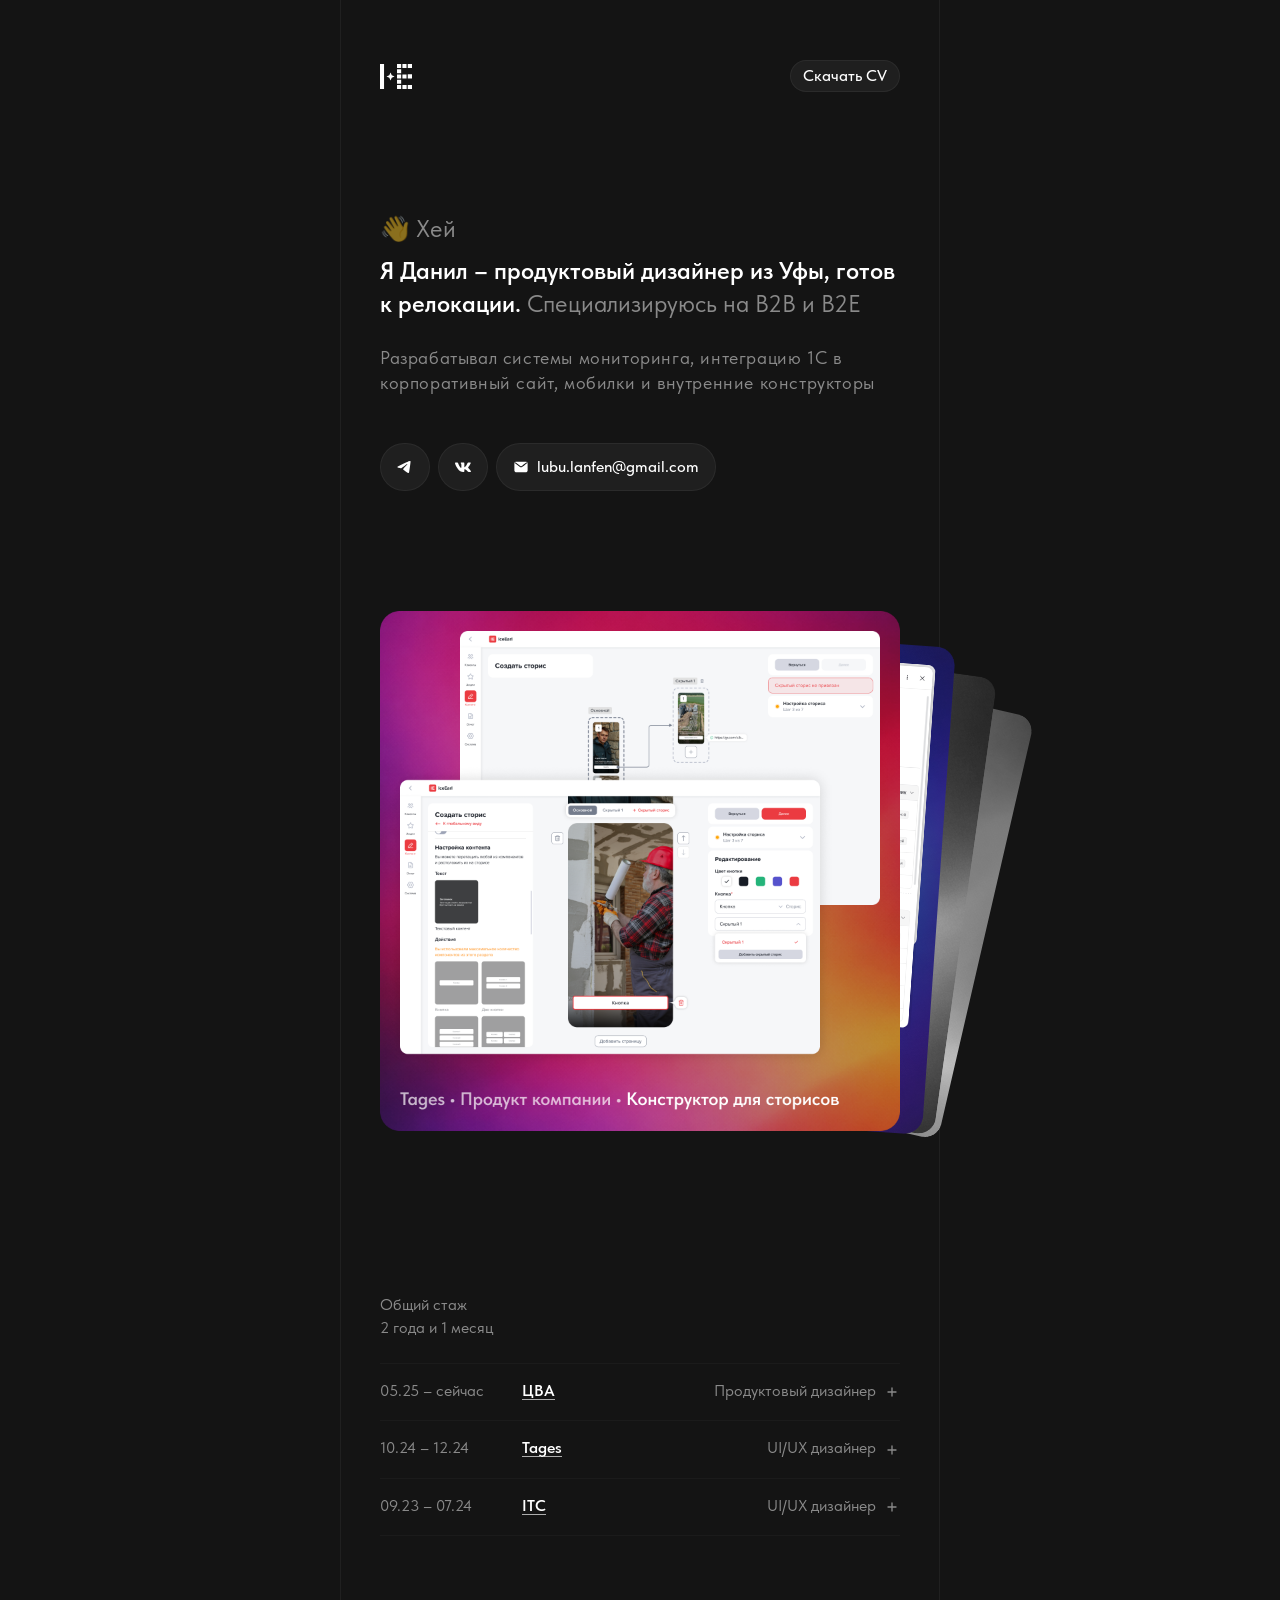
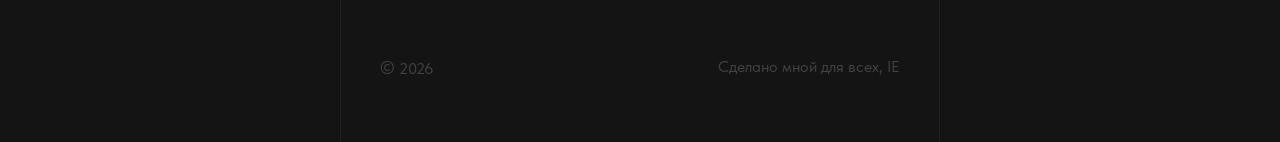
==== commit 3172d666: "v.1.4" ====
--- a/index.html
+++ b/index.html
@@ -31,16 +31,12 @@
           <div class="main-content__title">
             <div class="main-content__greeting">👋 Хей</div>
             <div class="main-content__intro">
-              <span class="main-content__intro-bold">Я Данил – продуктовый дизайнер из Уфы*.</span>
+              <span class="main-content__intro-bold">Я Данил – продуктовый дизайнер из Уфы, готов к релокации.</span>
               <span class="main-content__intro-light">Специализируюсь на B2B и B2E</span>
             </div>
           </div>
           <div class="main-content__description">
             Разрабатывал системы мониторинга, интеграцию 1С в корпоративный сайт, мобилки и внутренние конструкторы
-          </div>
-          <div class="work-list__description">
-            <i>*Но с мая готов начать свою дислокацию в любую точку мира, так
-            что буду рад и гибриду</i>
           </div>
         </div>
       <div class="link-actions anim-load anim-delay-2">
--- a/styles.css
+++ b/styles.css
@@ -372,7 +372,6 @@
 }
 
 .work-list__company {
-  flex: 1 1 0;
   color: #ffffff;
   font-size: 16px;
   font-weight: 600;
@@ -384,11 +383,11 @@
 }
 
 .work-list__company-link {
-  flex: 0 0 auto;
-  display: inline-flex;
+  flex: none;
+  display: inline-block;
   align-self: flex-start;
-  width: fit-content;
-  max-width: 100%;
+  width: auto;
+  max-width: none;
   transition: color 0.3s cubic-bezier(0.65, 0, 0.35, 1),
     text-decoration-color 0.3s cubic-bezier(0.65, 0, 0.35, 1);
 }
@@ -545,9 +544,9 @@
 .back-button {
   border-radius: 100px;
   background: rgba(255, 255, 255, 0.05);
-  border: none;
-  outline: 1px solid rgba(255, 255, 255, 0.05);
-  outline-offset: -1px;
+  border: 1px solid rgba(255, 255, 255, 0.05);
+  appearance: none;
+  -webkit-appearance: none;
   text-decoration: none;
   cursor: pointer;
   transition: background 0.2s ease;
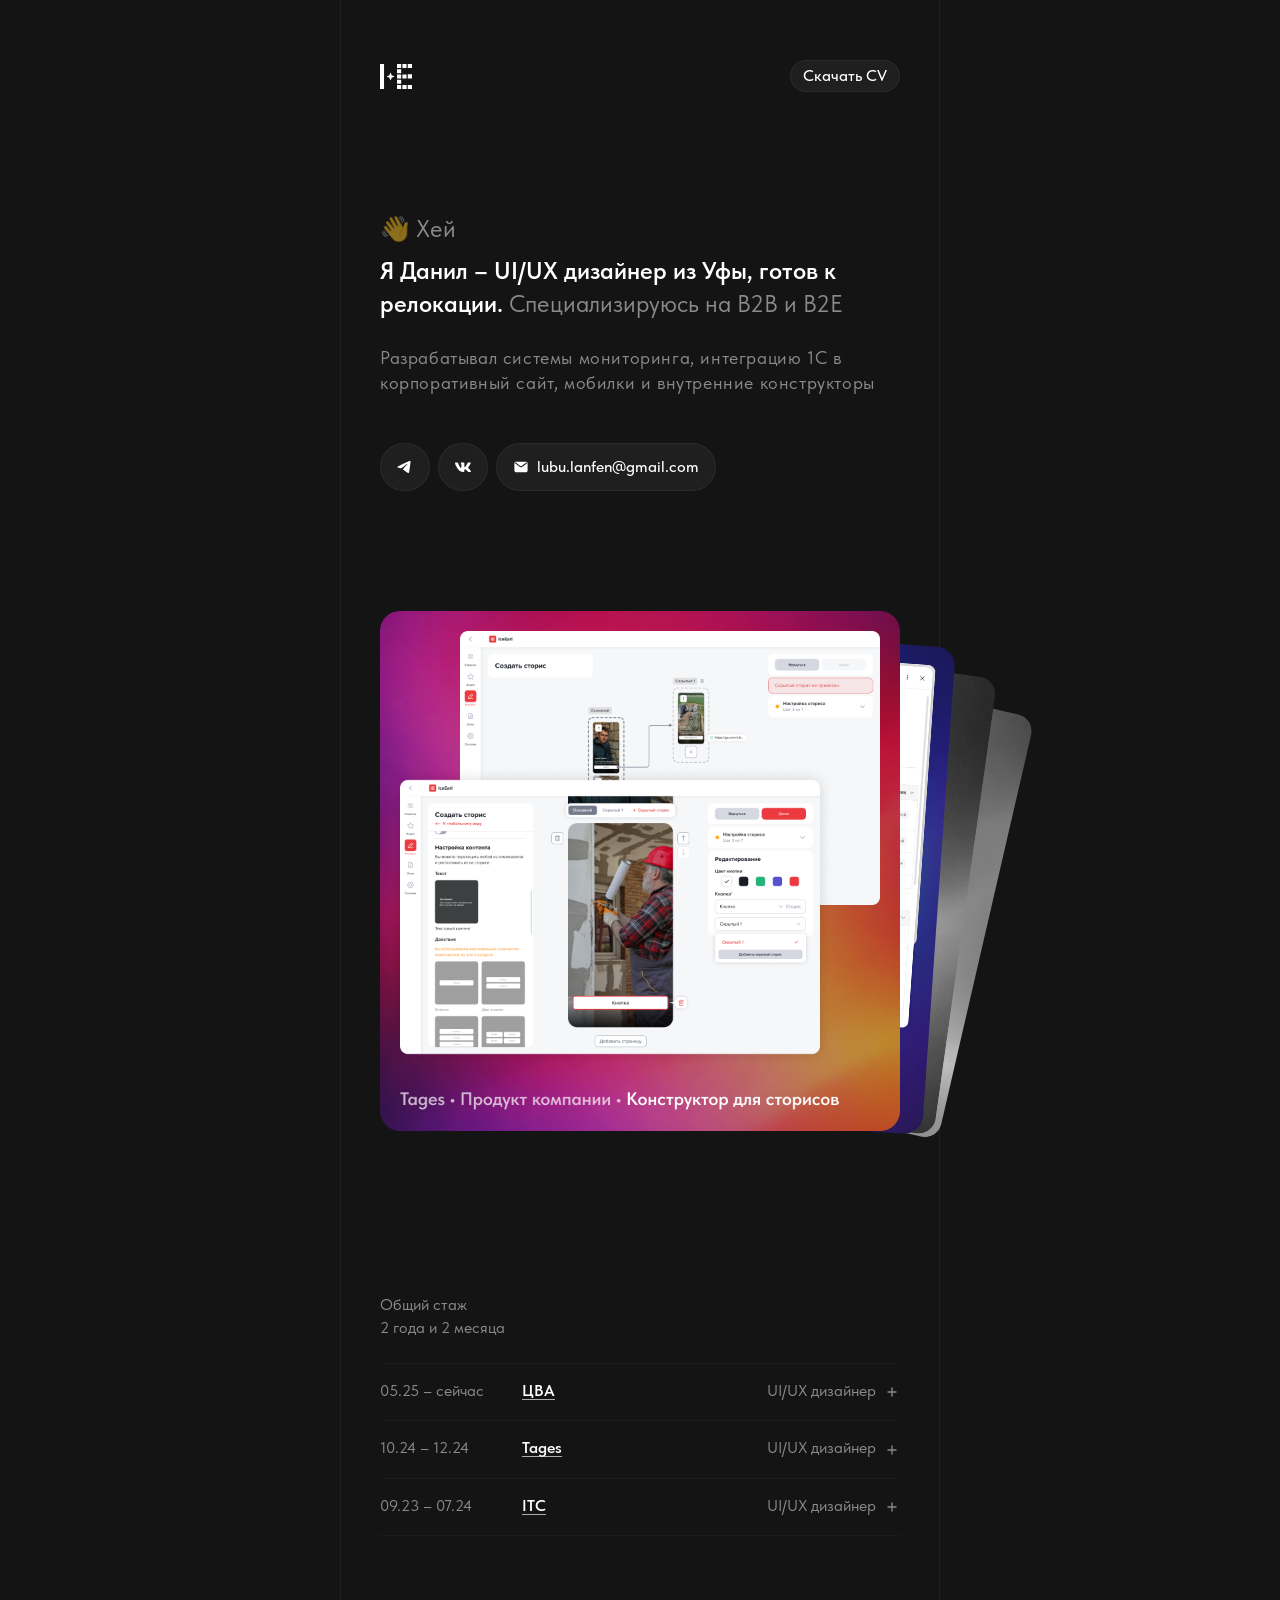
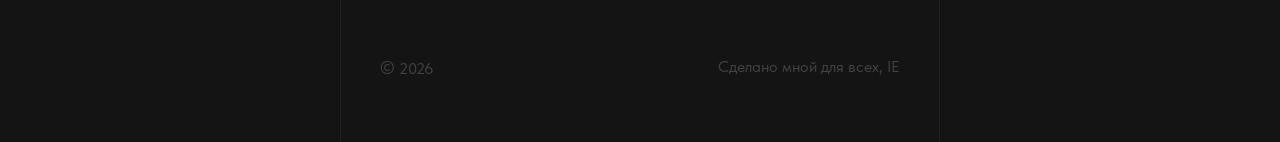
==== commit f6cf54bf: "Add files via upload" ====
--- a/index.html
+++ b/index.html
@@ -3,7 +3,7 @@
   <head>
     <meta charset="UTF-8" />
     <meta name="viewport" content="width=device-width, initial-scale=1.0" />
-    <title>Productfolio</title>
+    <title>UI/UXarisov</title>
     <link rel="icon" href="src/icons/favicon16.svg" type="image/svg+xml" />
     <link rel="stylesheet" href="styles.css" />
     <link rel="prefetch" href="./story-builder.html" />
@@ -31,7 +31,7 @@
           <div class="main-content__title">
             <div class="main-content__greeting">👋 Хей</div>
             <div class="main-content__intro">
-              <span class="main-content__intro-bold">Я Данил – продуктовый дизайнер из Уфы, готов к релокации.</span>
+              <span class="main-content__intro-bold">Я Данил – UI/UX дизайнер из Уфы, готов к релокации.</span>
               <span class="main-content__intro-light">Специализируюсь на B2B и B2E</span>
             </div>
           </div>
@@ -81,7 +81,7 @@
       <section class="work-list anim-load anim-delay-4">
         <div class="work-list__title">
           <div class="work-list__title-text">
-            Общий стаж<br />2 года и 1 месяц
+            Общий стаж<br />2 года и 2 месяца
           </div>
         </div>
         <div class="work-list__item" collapsed="yes">
@@ -94,52 +94,6 @@
                 target="_blank"
                 rel="noopener noreferrer"
               >ЦВА</a>
-            </div>
-            <div class="work-list__action">
-              <div class="work-list__position">Продуктовый <span class="work-list__position-suffix">дизайнер</span></div>
-              <button
-                class="work-list__toggle"
-                type="button"
-                aria-label="Развернуть/свернуть"
-              >
-                <svg
-                  width="16"
-                  height="16"
-                  viewBox="0 0 16 16"
-                  fill="none"
-                  xmlns="http://www.w3.org/2000/svg"
-                >
-                  <path
-                    d="M4 8H8M8 8H12M8 8V12M8 8V4"
-                    stroke="white"
-                    stroke-width="1.33333"
-                    stroke-linecap="round"
-                    stroke-linejoin="round"
-                  />
-                </svg>
-              </button>
-            </div>
-          </div>
-          <div class="work-list__item-content">
-            <p class="work-list__description">
-              - проектирую B2B-интерфейсы для систем виртуализации, мониторинга и внутренних сервисов;<br>
-              - переработал интерфейс мониторинговой системы на базе Zabbix. Решение прошло проверку Минцифры и вошло в лицензированный отечественный продукт;<br>
-              - спроектировал концепт единой точки работы с договором и связанными сущностями в портале с интеграцией 1С;<br>
-              - дополнительно к глубинному интервью и job story собирал data model;<br>
-              - проверял решения на прототипах и дорабатывал их итеративно на основе обратной связи пользователей.
-            </p>
-          </div>
-        </div>
-        <div class="work-list__item" collapsed="yes">
-          <div class="work-list__item-header">
-            <div class="work-list__left-side">
-              <div class="work-list__date">10.24 – 12.24</div>
-              <a
-                class="work-list__company work-list__company-link"
-                href="https://tages.ru/"
-                target="_blank"
-                rel="noopener noreferrer"
-              >Tages</a>
             </div>
             <div class="work-list__action">
               <div class="work-list__position">UI/UX <span class="work-list__position-suffix">дизайнер</span></div>
@@ -168,25 +122,24 @@
           </div>
           <div class="work-list__item-content">
             <p class="work-list__description">
-              - проектировал B2B-интерфейсы для мобильного приложения закупок и web-конструктора сторисов;<br>
-              - проводил юзабилити-тестирование и конкурентный анализ, описывал job story, сценарии и приоритизировал гипотезы по ICE;<br>
-              - спроектировал глобальный вид сценария для сторисов с вложенными переходами;<br>
-              - после внедрения среднее время выполнения сложного сценария сократилось с 25 минут до 20:16;<br>
-              - доля ошибочных линковок и кнопок без перехода снизилась с 15% до 2%;<br>
-              - результаты подтверждены серией из 7 итераций тестирования с 2 менеджерами
+              - проектирую B2B-интерфейсы для систем виртуализации, мониторинга и внутренних сервисов;<br>
+              - переработал интерфейс мониторинговой системы на базе Zabbix. Решение прошло проверку Минцифры и вошло в лицензированный отечественный продукт;<br>
+              - спроектировал концепт единой точки работы с договором и связанными сущностями в портале с интеграцией 1С;<br>
+              - дополнительно к глубинному интервью и job story собирал data model;<br>
+              - проверял решения на прототипах и дорабатывал их итеративно на основе обратной связи пользователей.
             </p>
           </div>
         </div>
         <div class="work-list__item" collapsed="yes">
           <div class="work-list__item-header">
             <div class="work-list__left-side">
-              <div class="work-list__date">09.23 – 07.24</div>
+              <div class="work-list__date">10.24 – 12.24</div>
               <a
                 class="work-list__company work-list__company-link"
-                href="https://itcodegroup.ru/about"
+                href="https://tages.ru/"
                 target="_blank"
                 rel="noopener noreferrer"
-              >ITC</a>
+              >Tages</a>
             </div>
             <div class="work-list__action">
               <div class="work-list__position">UI/UX <span class="work-list__position-suffix">дизайнер</span></div>
@@ -215,6 +168,53 @@
           </div>
           <div class="work-list__item-content">
             <p class="work-list__description">
+              - проектировал B2B-интерфейсы для мобильного приложения закупок и web-конструктора сторисов;<br>
+              - проводил юзабилити-тестирование и конкурентный анализ, описывал job story, сценарии и приоритизировал гипотезы по ICE;<br>
+              - спроектировал глобальный вид сценария для сторисов с вложенными переходами;<br>
+              - после внедрения среднее время выполнения сложного сценария сократилось с 25 минут до 20:16;<br>
+              - доля ошибочных линковок и кнопок без перехода снизилась с 15% до 2%;<br>
+              - результаты подтверждены серией из 7 итераций тестирования с 2 менеджерами
+            </p>
+          </div>
+        </div>
+        <div class="work-list__item" collapsed="yes">
+          <div class="work-list__item-header">
+            <div class="work-list__left-side">
+              <div class="work-list__date">09.23 – 07.24</div>
+              <a
+                class="work-list__company work-list__company-link"
+                href="https://itcodegroup.ru/about"
+                target="_blank"
+                rel="noopener noreferrer"
+              >ITC</a>
+            </div>
+            <div class="work-list__action">
+              <div class="work-list__position">UI/UX <span class="work-list__position-suffix">дизайнер</span></div>
+              <button
+                class="work-list__toggle"
+                type="button"
+                aria-label="Развернуть/свернуть"
+              >
+                <svg
+                  width="16"
+                  height="16"
+                  viewBox="0 0 16 16"
+                  fill="none"
+                  xmlns="http://www.w3.org/2000/svg"
+                >
+                  <path
+                    d="M4 8H8M8 8H12M8 8V12M8 8V4"
+                    stroke="white"
+                    stroke-width="1.33333"
+                    stroke-linecap="round"
+                    stroke-linejoin="round"
+                  />
+                </svg>
+              </button>
+            </div>
+          </div>
+          <div class="work-list__item-content">
+            <p class="work-list__description">
               - развивал UI-kit и переводил интерфейсы на компонентный подход;<br>
               - работал с Element+ и готовил интерфейсы под продуктовые и технические ограничения;<br>
               - участвовал в B2G-проектах «103» и «112», а также подготовил интерфейс Proxmox для DevOps-отдела;<br>
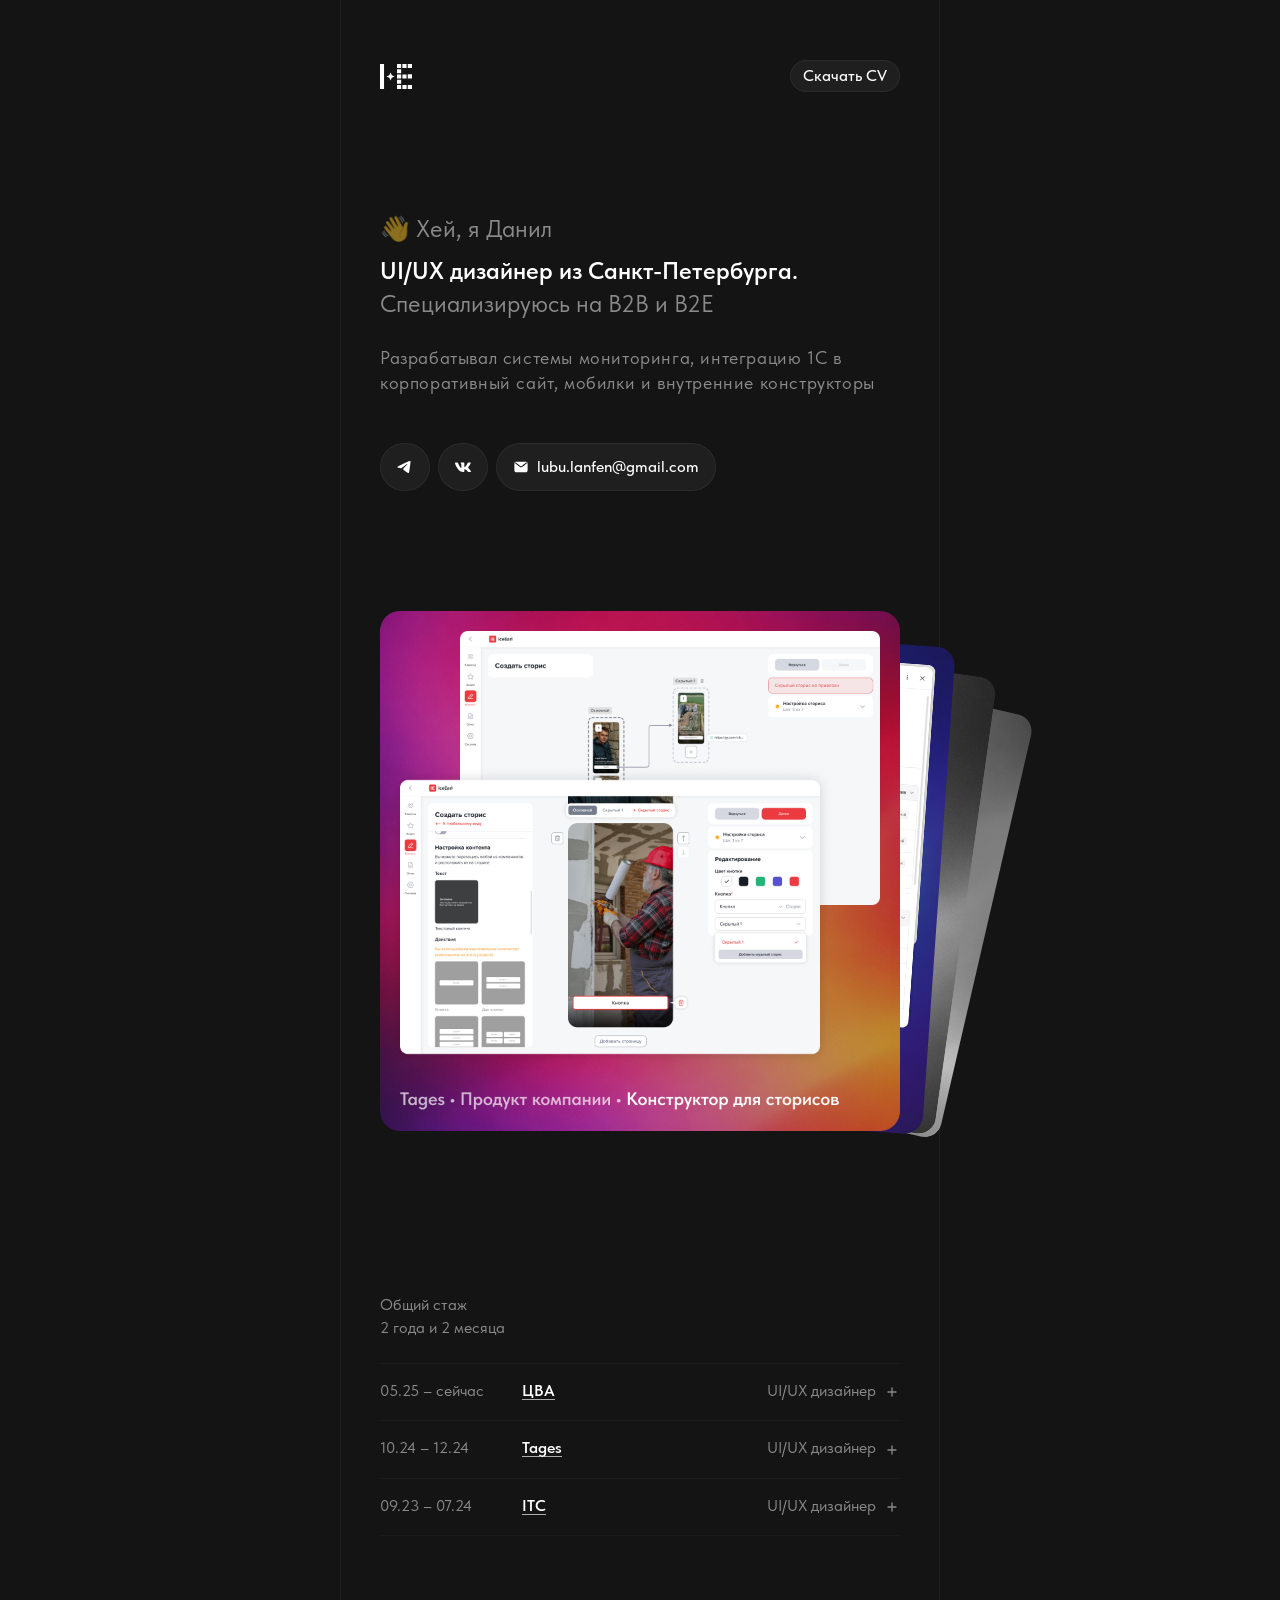
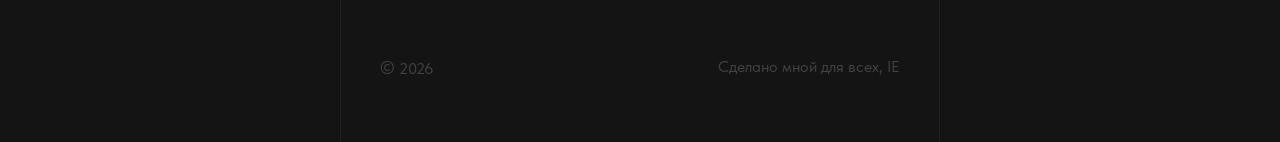
==== commit 718c812e: "v.1.6" ====
--- a/index.html
+++ b/index.html
@@ -29,9 +29,9 @@
       <div class="main-content">
         <div class="main-content__text anim-load anim-delay-1">
           <div class="main-content__title">
-            <div class="main-content__greeting">👋 Хей</div>
+            <div class="main-content__greeting">👋 Хей, я Данил</div>
             <div class="main-content__intro">
-              <span class="main-content__intro-bold">Я Данил – UI/UX дизайнер из Уфы, готов к релокации.</span>
+              <span class="main-content__intro-bold">UI/UX дизайнер из Санкт-Петербурга.</span>
               <span class="main-content__intro-light">Специализируюсь на B2B и B2E</span>
             </div>
           </div>
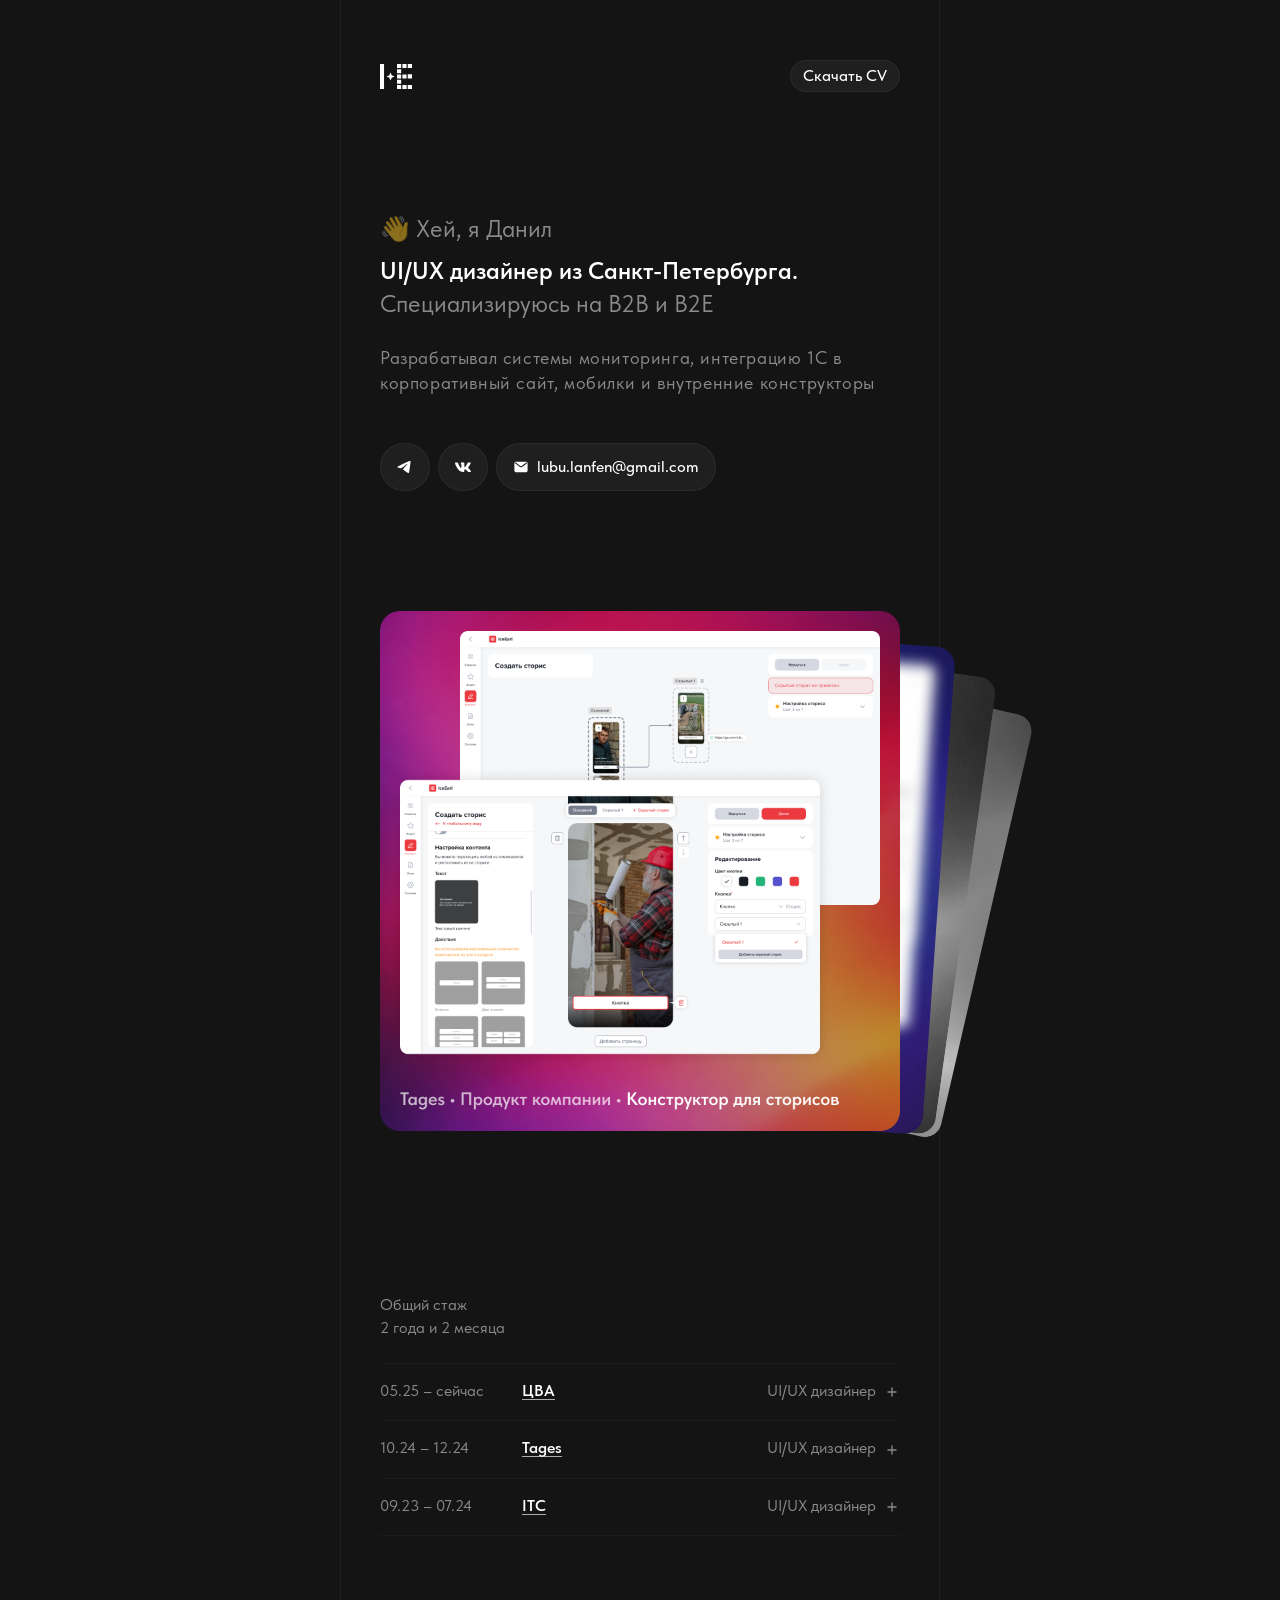
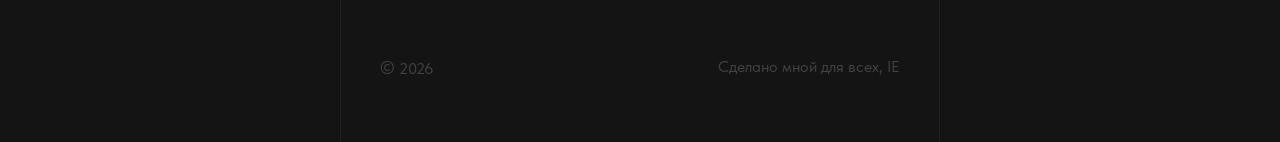
==== commit bdf5a3a6: "v.1.7" ====
--- a/index.html
+++ b/index.html
@@ -7,7 +7,8 @@
     <link rel="icon" href="src/icons/favicon16.svg" type="image/svg+xml" />
     <link rel="stylesheet" href="styles.css" />
     <link rel="prefetch" href="./story-builder.html" />
-    <link rel="prefetch" href="./agreement-card.html" />
+    <!-- <link rel="prefetch" href="./agreement-card.html" /> -->
+    
   </head>
   <body class="page">
     <main class="main">
@@ -74,7 +75,7 @@
       </div>
       <div class="card-container anim-load anim-delay-3" id="cards">
         <div class="card-item card-item--1" data-href="./story-builder.html"></div>
-        <div class="card-item card-item--2" data-href="./agreement-card.html"></div>
+        <div class="card-item card-item--2"></div>
         <div class="card-item card-item--3"></div>
         <div class="card-item card-item--4"></div>
       </div>
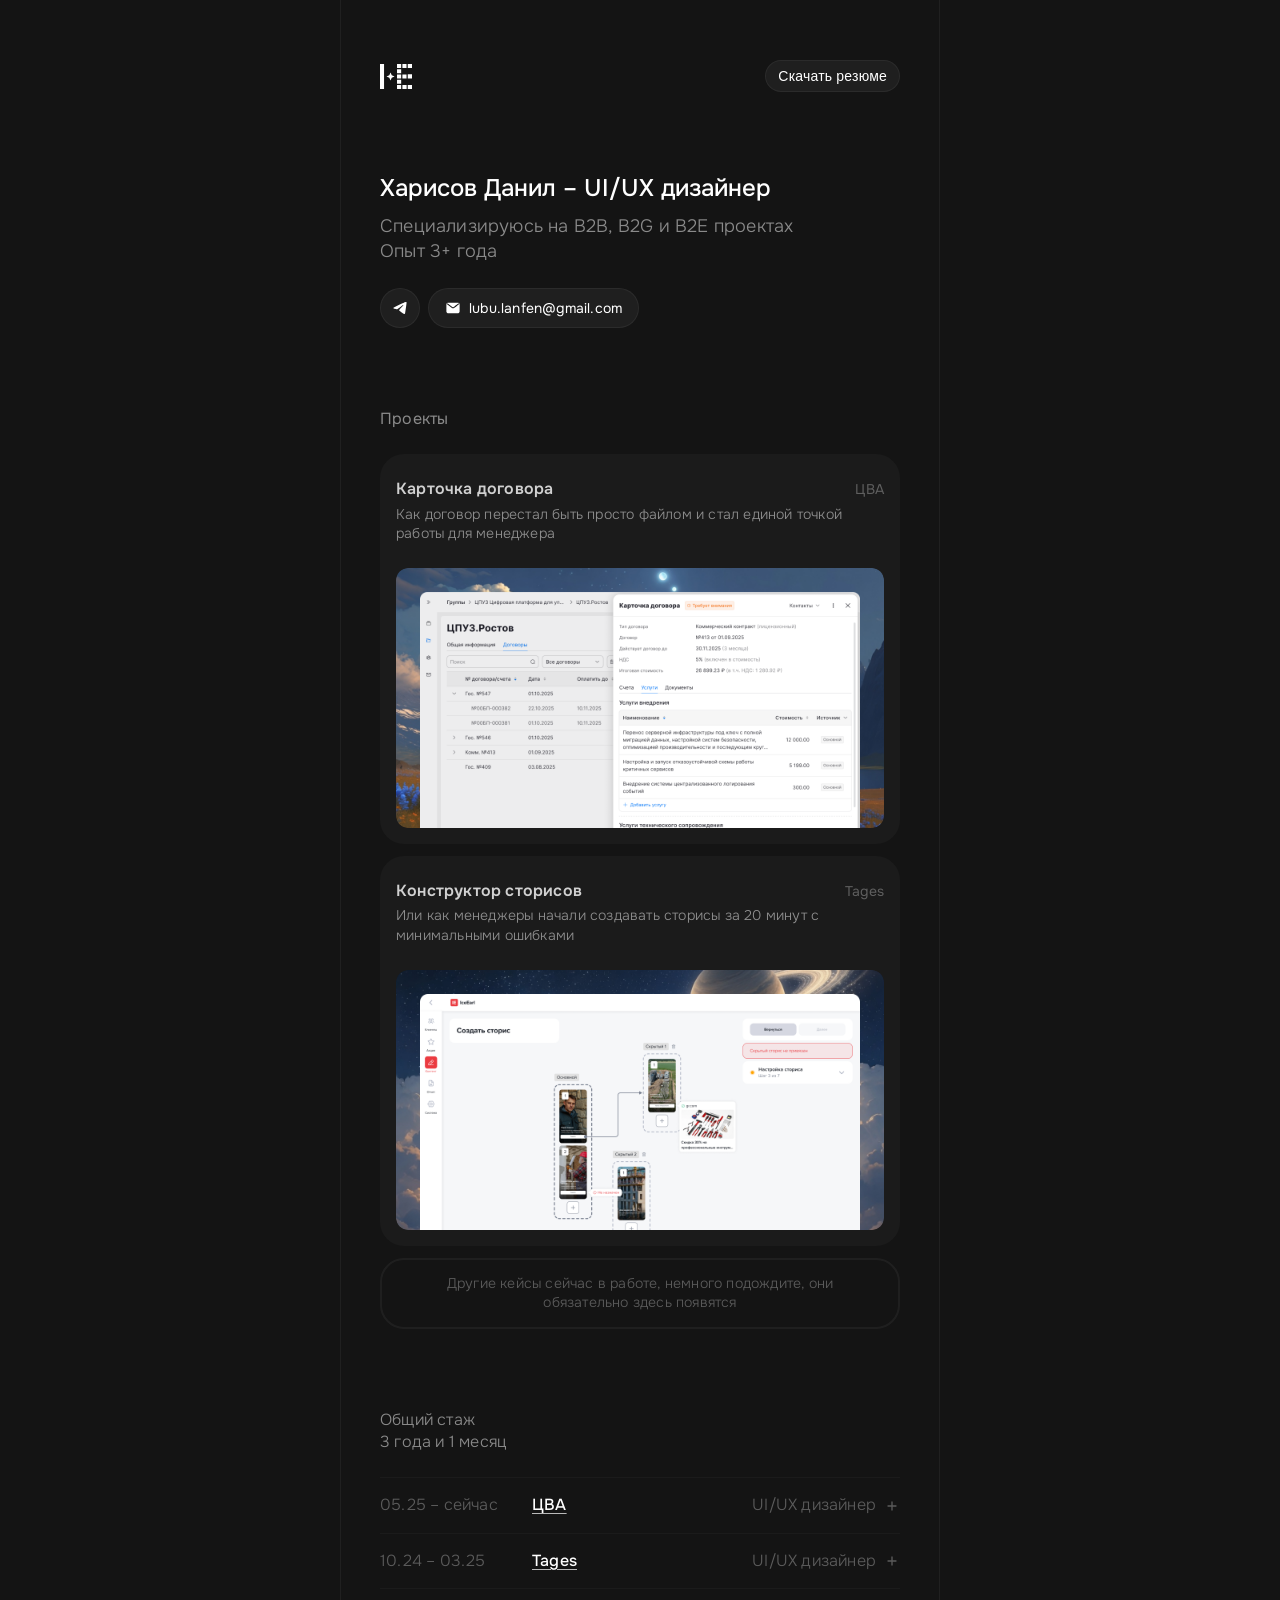
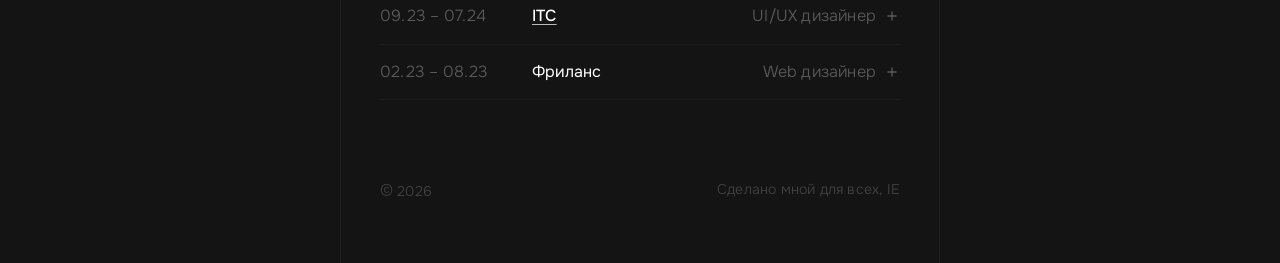
==== commit c7a7a50b: "v.2.0" ====
--- a/index.html
+++ b/index.html
@@ -1,4 +1,4 @@
-<!DOCTYPE html>
+<!doctype html>
 <html lang="ru">
   <head>
     <meta charset="UTF-8" />
@@ -7,12 +7,11 @@
     <link rel="icon" href="src/icons/favicon16.svg" type="image/svg+xml" />
     <link rel="stylesheet" href="styles.css" />
     <link rel="prefetch" href="./story-builder.html" />
-    <!-- <link rel="prefetch" href="./agreement-card.html" /> -->
-    
+    <link rel="prefetch" href="./agreement-card.html" />
   </head>
   <body class="page">
     <main class="main">
-      <header class="header anim-load">
+      <header class="header anim-load anim-delay-1">
         <div class="logo-wrapper">
           <img src="./src/icons/logo.svg" alt="" width="32" height="25" />
         </div>
@@ -24,65 +23,88 @@
           data-download-name="cv-kharisov.pdf"
           aria-label="CV"
         >
-          <span class="back-button-text cv-text">Скачать CV</span>
+          <span class="back-button-text cv-text">Скачать резюме</span>
         </button>
       </header>
-      <div class="main-content">
-        <div class="main-content__text anim-load anim-delay-1">
-          <div class="main-content__title">
-            <div class="main-content__greeting">👋 Хей, я Данил</div>
-            <div class="main-content__intro">
-              <span class="main-content__intro-bold">UI/UX дизайнер из Санкт-Петербурга.</span>
-              <span class="main-content__intro-light">Специализируюсь на B2B и B2E</span>
-            </div>
-          </div>
-          <div class="main-content__description">
-            Разрабатывал системы мониторинга, интеграцию 1С в корпоративный сайт, мобилки и внутренние конструкторы
-          </div>
-        </div>
-      <div class="link-actions anim-load anim-delay-2">
+      
+      <div class="home anim-load anim-delay-2">
+        <div class="home__title">Харисов Данил – UI/UX дизайнер</div>
+        <div class="home__subtitle">
+          Специализируюсь на B2B, B2G и B2E проектах<br />Опыт 3+ года
+        </div>
+        <div class="home__contacts">
           <a
-            class="link-button"
+            class="contact-button contact-button--icon"
             href="https://t.me/Evillazy"
-            aria-label="Telegram"
             target="_blank"
             rel="noopener noreferrer"
+            aria-label="Telegram"
           >
-            <span class="link-button-icon" aria-hidden="true">
-              <img src="./src/icons/tg.svg" alt="" width="16" height="16" />
-            </span>
+            <img src="src/icons/tg.svg" alt="" width="16" height="16" />
           </a>
-
-          <a
-            class="link-button"
-            href="https://vk.com/naaaaarutooooo"
-            aria-label="VK"
-            target="_blank"
-            rel="noopener noreferrer"
+          <button
+            id="copy-email"
+            type="button"
+            class="contact-button"
+            title="Скопировать email"
+            aria-label="Скопировать lubu.lanfen@gmail.com в буфер обмена"
           >
-            <span class="link-button-icon" aria-hidden="true">
-              <img src="./src/icons/vk.svg" alt="" width="16" height="16" />
-            </span>
-          </a>
-
-          <button class="link-button" id="copy-email" type="button">
-            <span class="link-button-icon" aria-hidden="true">
-              <img src="./src/icons/mail.svg" alt="" width="16" height="16" />
+            <span class="link-button-icon">
+              <img src="src/icons/mail.svg" alt="" width="16" height="16" />
             </span>
             <span class="link-button-text">lubu.lanfen@gmail.com</span>
           </button>
         </div>
       </div>
-      <div class="card-container anim-load anim-delay-3" id="cards">
-        <div class="card-item card-item--1" data-href="./story-builder.html"></div>
-        <div class="card-item card-item--2"></div>
-        <div class="card-item card-item--3"></div>
-        <div class="card-item card-item--4"></div>
+
+      <div class="projects anim-load anim-delay-3">
+        <div class="projects__title">Проекты</div>
+        <div class="projects__list">
+
+          <a href="./agreement-card.html" class="project-card">
+            <div class="project-card__header">
+              <div class="project-card__content">
+                <div class="project-card__title">Карточка договора</div>
+                <div class="project-card__subtitle">Как договор перестал быть просто файлом и стал единой точкой работы для менеджера</div>
+              </div>
+              <div class="project-card__tag">ЦВА</div>
+            </div>
+            <div class="project-card__image" style="background-image: url('./src/img/d-preview.png');"></div>
+          </a>
+
+          <a href="./story-builder.html" class="project-card">
+            <div class="project-card__header">
+              <div class="project-card__content">
+                <div class="project-card__title">Конструктор сторисов</div>
+                <div class="project-card__subtitle">Или как менеджеры начали создавать сторисы за 20 минут с минимальными ошибками</div>
+              </div>
+              <div class="project-card__tag">Tages</div>
+            </div>
+            <div class="project-card__image" style="background-image: url('./src/img/s-preview.png');"></div>
+          </a>
+
+          <div class="project-card project-card--more">
+            <div class="project-card__more-text">Другие кейсы сейчас в работе, немного подождите, они обязательно здесь появятся</div>
+          </div>
+        </div>
       </div>
+
+      <svg class="svg-sprite" aria-hidden="true" focusable="false">
+        <symbol id="icon-work-list-toggle" viewBox="0 0 16 16" fill="none">
+          <path
+            d="M4 8H8M8 8H12M8 8V12M8 8V4"
+            stroke="currentColor"
+            stroke-width="1.33333"
+            stroke-linecap="round"
+            stroke-linejoin="round"
+          />
+        </symbol>
+      </svg>
+
       <section class="work-list anim-load anim-delay-4">
         <div class="work-list__title">
           <div class="work-list__title-text">
-            Общий стаж<br />2 года и 2 месяца
+            Общий стаж<br />3 года и 1 месяц
           </div>
         </div>
         <div class="work-list__item" collapsed="yes">
@@ -94,88 +116,76 @@
                 href="https://digitalva.org/about"
                 target="_blank"
                 rel="noopener noreferrer"
-              >ЦВА</a>
-            </div>
-            <div class="work-list__action">
-              <div class="work-list__position">UI/UX <span class="work-list__position-suffix">дизайнер</span></div>
-              <button
-                class="work-list__toggle"
-                type="button"
-                aria-label="Развернуть/свернуть"
-              >
-                <svg
-                  width="16"
-                  height="16"
-                  viewBox="0 0 16 16"
-                  fill="none"
-                  xmlns="http://www.w3.org/2000/svg"
-                >
-                  <path
-                    d="M4 8H8M8 8H12M8 8V12M8 8V4"
-                    stroke="white"
-                    stroke-width="1.33333"
-                    stroke-linecap="round"
-                    stroke-linejoin="round"
-                  />
-                </svg>
-              </button>
-            </div>
-          </div>
-          <div class="work-list__item-content">
-            <p class="work-list__description">
-              - проектирую B2B-интерфейсы для систем виртуализации, мониторинга и внутренних сервисов;<br>
-              - переработал интерфейс мониторинговой системы на базе Zabbix. Решение прошло проверку Минцифры и вошло в лицензированный отечественный продукт;<br>
-              - спроектировал концепт единой точки работы с договором и связанными сущностями в портале с интеграцией 1С;<br>
-              - дополнительно к глубинному интервью и job story собирал data model;<br>
-              - проверял решения на прототипах и дорабатывал их итеративно на основе обратной связи пользователей.
-            </p>
-          </div>
-        </div>
-        <div class="work-list__item" collapsed="yes">
-          <div class="work-list__item-header">
-            <div class="work-list__left-side">
-              <div class="work-list__date">10.24 – 12.24</div>
+                referrerpolicy="no-referrer"
+                >ЦВА</a
+              >
+            </div>
+            <div class="work-list__action">
+              <div class="work-list__position">
+                UI/UX <span class="work-list__position-suffix">дизайнер</span>
+              </div>
+              <button
+                class="work-list__toggle"
+                type="button"
+                aria-label="Развернуть/свернуть"
+              >
+                <svg width="16" height="16" aria-hidden="true">
+                  <use href="#icon-work-list-toggle" />
+                </svg>
+              </button>
+            </div>
+          </div>
+          <div class="work-list__item-content">
+            <div class="work-list__description">
+              <div class="work-list__description-item">- проектирование B2B-интерфейсов для систем виртуализации, мониторинга и внутренних сервисов B2E;</div>
+              <div class="work-list__description-item">- анализ метрик ATHT, FRT и ASAT;</div>
+              <div class="work-list__description-item">- переработка интерфейса мониторинговой системы на базе Zabbix. Решение прошло проверку Минцифры и вошло в лицензированный отечественный продукт;</div>
+              <div class="work-list__description-item">- проектирование концепта единой точки работы с договором и связанными сущностями в портале с интеграцией 1С;</div>
+              <div class="work-list__description-item">- проведение исследования конкурентнов, интервью для поиска феноменов и инсайтов;</div>
+              <div class="work-list__description-item">- организация и проведение A/B-тестирования гипотез по оптимизации интерфейса и функционала платформы, что позволило дополнительно привлечь новых клиентов;</div>
+              <div class="work-list__description-item">- сократил цикл согласования договоров на 40%, а также снизил количество ошибок ввода данных на 17%;</div>
+              <div class="work-list__description-item">- собирал data model для дальнейшей передачи в разработку;</div>
+              <div class="work-list__description-item">- проверял решения на прототипах и дорабатывал их итеративно на основе обратной связи пользователей</div>
+            </div>
+          </div>
+        </div>
+        <div class="work-list__item" collapsed="yes">
+          <div class="work-list__item-header">
+            <div class="work-list__left-side">
+              <div class="work-list__date">10.24 – 03.25</div>
               <a
                 class="work-list__company work-list__company-link"
                 href="https://tages.ru/"
                 target="_blank"
                 rel="noopener noreferrer"
-              >Tages</a>
-            </div>
-            <div class="work-list__action">
-              <div class="work-list__position">UI/UX <span class="work-list__position-suffix">дизайнер</span></div>
-              <button
-                class="work-list__toggle"
-                type="button"
-                aria-label="Развернуть/свернуть"
-              >
-                <svg
-                  width="16"
-                  height="16"
-                  viewBox="0 0 16 16"
-                  fill="none"
-                  xmlns="http://www.w3.org/2000/svg"
-                >
-                  <path
-                    d="M4 8H8M8 8H12M8 8V12M8 8V4"
-                    stroke="white"
-                    stroke-width="1.33333"
-                    stroke-linecap="round"
-                    stroke-linejoin="round"
-                  />
-                </svg>
-              </button>
-            </div>
-          </div>
-          <div class="work-list__item-content">
-            <p class="work-list__description">
-              - проектировал B2B-интерфейсы для мобильного приложения закупок и web-конструктора сторисов;<br>
-              - проводил юзабилити-тестирование и конкурентный анализ, описывал job story, сценарии и приоритизировал гипотезы по ICE;<br>
-              - спроектировал глобальный вид сценария для сторисов с вложенными переходами;<br>
-              - после внедрения среднее время выполнения сложного сценария сократилось с 25 минут до 20:16;<br>
-              - доля ошибочных линковок и кнопок без перехода снизилась с 15% до 2%;<br>
-              - результаты подтверждены серией из 7 итераций тестирования с 2 менеджерами
-            </p>
+                referrerpolicy="no-referrer"
+                >Tages</a
+              >
+            </div>
+            <div class="work-list__action">
+              <div class="work-list__position">
+                UI/UX <span class="work-list__position-suffix">дизайнер</span>
+              </div>
+              <button
+                class="work-list__toggle"
+                type="button"
+                aria-label="Развернуть/свернуть"
+              >
+                <svg width="16" height="16" aria-hidden="true">
+                  <use href="#icon-work-list-toggle" />
+                </svg>
+              </button>
+            </div>
+          </div>
+          <div class="work-list__item-content">
+            <div class="work-list__description">
+              <div class="work-list__description-item">- проектировал B2B-интерфейсы для мобильного приложения закупок и web-конструктора сторисов;</div>
+              <div class="work-list__description-item">- проводил юзабилити-тестирование и конкурентный анализ, описывал job story, сценарии и приоритизировал гипотезы по ICE;</div>
+              <div class="work-list__description-item">- проектировал глобальный вид сценария для сторисов с вложенными переходами;</div>
+              <div class="work-list__description-item">- после внедрения среднее время выполнения сложного сценария сократилось с 25 минут до 20:16;</div>
+              <div class="work-list__description-item">- доля ошибочных линковок и кнопок без перехода снизилась с 15% до 2%;</div>
+              <div class="work-list__description-item">- результаты подтверждены серией из 7 итераций тестирования с 2 менеджерами</div>
+            </div>
           </div>
         </div>
         <div class="work-list__item" collapsed="yes">
@@ -187,44 +197,66 @@
                 href="https://itcodegroup.ru/about"
                 target="_blank"
                 rel="noopener noreferrer"
-              >ITC</a>
-            </div>
-            <div class="work-list__action">
-              <div class="work-list__position">UI/UX <span class="work-list__position-suffix">дизайнер</span></div>
-              <button
-                class="work-list__toggle"
-                type="button"
-                aria-label="Развернуть/свернуть"
-              >
-                <svg
-                  width="16"
-                  height="16"
-                  viewBox="0 0 16 16"
-                  fill="none"
-                  xmlns="http://www.w3.org/2000/svg"
-                >
-                  <path
-                    d="M4 8H8M8 8H12M8 8V12M8 8V4"
-                    stroke="white"
-                    stroke-width="1.33333"
-                    stroke-linecap="round"
-                    stroke-linejoin="round"
-                  />
-                </svg>
-              </button>
-            </div>
-          </div>
-          <div class="work-list__item-content">
-            <p class="work-list__description">
-              - развивал UI-kit и переводил интерфейсы на компонентный подход;<br>
-              - работал с Element+ и готовил интерфейсы под продуктовые и технические ограничения;<br>
-              - участвовал в B2G-проектах «103» и «112», а также подготовил интерфейс Proxmox для DevOps-отдела;<br>
-              - выстроил взаимодействие с фронтенд-командой через user-flow и сценарии
-            </p>
+                referrerpolicy="no-referrer"
+                >ITC</a
+              >
+            </div>
+            <div class="work-list__action">
+              <div class="work-list__position">
+                UI/UX <span class="work-list__position-suffix">дизайнер</span>
+              </div>
+              <button
+                class="work-list__toggle"
+                type="button"
+                aria-label="Развернуть/свернуть"
+              >
+                <svg width="16" height="16" aria-hidden="true">
+                  <use href="#icon-work-list-toggle" />
+                </svg>
+              </button>
+            </div>
+          </div>
+          <div class="work-list__item-content">
+            <div class="work-list__description">
+              <div class="work-list__description-item">- развивал UI-kit и переводил интерфейсы на компонентный подход;</div>
+              <div class="work-list__description-item">- работал с Element+ и готовил интерфейсы под технические ограничения;</div>
+              <div class="work-list__description-item">- участвовал в B2G-проектах «103» и «112», а также подготовил интерфейс Proxmox для DevOps-отдела;</div>
+              <div class="work-list__description-item">- выстроил взаимодействие с фронтенд-командой через user-flow и сценарии</div>
+            </div>
+          </div>
+        </div>
+        <div class="work-list__item" collapsed="yes">
+          <div class="work-list__item-header">
+            <div class="work-list__left-side">
+              <div class="work-list__date">02.23 – 08.23</div>
+              Фриланс
+            </div>
+            <div class="work-list__action">
+              <div class="work-list__position">
+                Web <span class="work-list__position-suffix">дизайнер</span>
+              </div>
+              <button
+                class="work-list__toggle"
+                type="button"
+                aria-label="Развернуть/свернуть"
+              >
+                <svg width="16" height="16" aria-hidden="true">
+                  <use href="#icon-work-list-toggle" />
+                </svg>
+              </button>
+            </div>
+          </div>
+          <div class="work-list__item-content">
+            <div class="work-list__description">
+              <div class="work-list__description-item">- разрабатывал медицинские онлайн-порталы с учётом специфики медицинской тематики;</div>
+              <div class="work-list__description-item">- проектировал интерфейсы для промышленного оборудования нефтегазовой отрасли;</div>
+              <div class="work-list__description-item">- создавал промо-сайты премиальных жилых комплексов с акцентом на эстетику и продажи;</div>
+              <div class="work-list__description-item">- адаптировал веб-решения под мобильные устройства и планшеты</div>
+            </div>
           </div>
         </div>
       </section>
-      
+
       <div class="footer anim-load anim-delay-5">
         <div class="footer__year">
           <div class="footer__year-sign">©</div>
@@ -233,56 +265,7 @@
         <div class="footer__note">Сделано мной для всех, IE</div>
       </div>
     </main>
-    <script>
-      document.addEventListener("DOMContentLoaded", () => {
-        const saveFileButton = document.getElementById("save-file-button");
-        if (!(saveFileButton instanceof HTMLButtonElement)) return;
-
-        const { downloadUrl = "", downloadName = "" } = saveFileButton.dataset;
-        if (!downloadUrl) return;
-
-        const fallbackDownload = () => {
-          const link = document.createElement("a");
-          link.href = downloadUrl;
-          link.download = downloadName || "";
-          link.rel = "noopener";
-          document.body.append(link);
-          link.click();
-          link.remove();
-        };
-
-        saveFileButton.addEventListener("click", async () => {
-          const suggestedName =
-            downloadName || downloadUrl.split("/").filter(Boolean).pop() || "download";
-
-          if (!window.showSaveFilePicker || !window.isSecureContext) {
-            fallbackDownload();
-            return;
-          }
-
-          try {
-            const response = await fetch(downloadUrl);
-            if (!response.ok) {
-              throw new Error("Download source is unavailable");
-            }
-
-            const fileBlob = await response.blob();
-            const fileHandle = await window.showSaveFilePicker({ suggestedName });
-            const writable = await fileHandle.createWritable();
-
-            await writable.write(fileBlob);
-            await writable.close();
-          } catch (error) {
-            if (error instanceof DOMException && error.name === "AbortError") {
-              return;
-            }
-
-            console.error(error);
-            fallbackDownload();
-          }
-        });
-      });
-    </script>
+    <script src="page-nav.js"></script>
     <script src="script.js"></script>
   </body>
 </html>
--- a/styles.css
+++ b/styles.css
@@ -1,38 +1,8 @@
-@font-face {
-  font-family: 'Tilda Sans';
-  src: url('./src/fonts/TildaSans-Light.woff2') format('woff2'),
-       url('./src/fonts/TildaSans-Light.woff') format('woff');
-  font-weight: 300;
-  font-style: normal;
-  font-display: swap;
-}
-
-@font-face {
-  font-family: 'Tilda Sans';
-  src: url('./src/fonts/TildaSans-Regular.woff2') format('woff2'),
-       url('./src/fonts/TildaSans-Regular.woff') format('woff');
-  font-weight: 400;
-  font-style: normal;
-  font-display: swap;
-}
-
-@font-face {
-  font-family: 'Tilda Sans';
-  src: url('./src/fonts/TildaSans-Medium.woff2') format('woff2'),
-       url('./src/fonts/TildaSans-Medium.woff') format('woff');
-  font-weight: 500;
-  font-style: normal;
-  font-display: swap;
-}
-
-@font-face {
-  font-family: 'Tilda Sans';
-  src: url('./src/fonts/TildaSans-Semibold.woff2') format('woff2'),
-       url('./src/fonts/TildaSans-Semibold.woff') format('woff');
-  font-weight: 600;
-  font-style: normal;
-  font-display: swap;
-}
+@import url('https://fonts.googleapis.com/css2?family=Onest:wght@300;400;500;600;700&display=swap');
+
+/* ==========================================================================
+   Base
+   ========================================================================== */
 
 *,
 *::before,
@@ -47,9 +17,16 @@
   width: 100%;
   min-height: 100%;
   overflow-x: hidden;
-  font-family: 'Tilda Sans', system-ui, -apple-system, BlinkMacSystemFont, 'Segoe UI', sans-serif;
+  font-family: 'Onest', system-ui, -apple-system, BlinkMacSystemFont, 'Segoe UI', sans-serif;
   background: #141414;
   color: #ffffff;
+}
+
+.svg-sprite {
+  position: absolute;
+  width: 0;
+  height: 0;
+  overflow: hidden;
 }
 
 .page {
@@ -66,7 +43,7 @@
   margin: 0 auto;
   display: flex;
   flex-direction: column;
-  gap: 120px;
+  gap: 80px;
   box-shadow:
     inset 1px 0 0 rgba(255, 255, 255, 0.05),
     inset -1px 0 0 rgba(255, 255, 255, 0.05);
@@ -86,136 +63,229 @@
   align-items: center;
 }
 
-.main-content {
-  align-self: stretch;
-  padding: 0 40px;
+/* ==========================================================================
+   Home
+   ========================================================================== */
+
+.home {
+  align-self: stretch;
+  padding-left: 40px;
+  padding-right: 40px;
   display: flex;
   flex-direction: column;
   justify-content: flex-start;
   align-items: flex-start;
-  gap: 48px;
-}
-
-.main-content__text {
-  align-self: stretch;
-  display: flex;
-  flex-direction: column;
-  gap: 24px;
-}
-
-.main-content__title {
-  align-self: stretch;
-  display: flex;
-  flex-direction: column;
   gap: 8px;
 }
 
-.main-content__greeting {
-  align-self: stretch;
-  color: rgba(255, 255, 255, 0.5);
+.home__title {
+  align-self: stretch;
+  color: #ffffff;
   font-size: 24px;
+  font-weight: 500;
   line-height: 1.4;
   word-wrap: break-word;
 }
 
-.main-content__intro {
-  align-self: stretch;
-  font-size: 24px;
-  line-height: 1.4;
-  word-wrap: break-word;
-}
-
-.main-content__intro-bold {
-  color: #ffffff;
-  font-weight: 600;
-}
-
-.main-content__intro-light {
-  color: rgba(255, 255, 255, 0.5);
-  font-weight: 400;
-}
-
-.main-content__description {
+.home__subtitle {
   align-self: stretch;
   color: rgba(255, 255, 255, 0.5);
   font-size: 18px;
-  line-height: 1.4;
-  letter-spacing: 0.6px;
+  font-weight: 300;
+  line-height: 1.4;
+  letter-spacing: 0.2px;
   word-wrap: break-word;
+}
+
+.home__contacts {
+  align-self: stretch;
+  padding-top: 16px;
+  display: inline-flex;
+  flex-wrap: wrap;
+  align-items: flex-start;
+  gap: 8px;
+}
+
+.contact-button {
+  cursor: pointer;
+  height: 40px;
+  display: inline-flex;
+  align-items: center;
+  justify-content: center;
+  gap: 8px;
+  padding: 0 16px;
+  background: rgba(255, 255, 255, 0.05);
+  border: 1px solid rgba(255, 255, 255, 0.05);
+  border-radius: 100px;
+  appearance: none;
+  -webkit-appearance: none;
+  font: inherit;
+  color: inherit;
+  text-decoration: none;
+  transition: background 0.2s ease;
+}
+
+.contact-button:hover {
+  background: rgba(255, 255, 255, 0.1);
+}
+
+.contact-button:active {
+  background: rgba(255, 255, 255, 0.2);
+}
+
+.contact-button:focus-visible {
+  outline: 2px solid rgba(255, 255, 255, 0.5);
+  outline-offset: 2px;
+}
+
+.contact-button--icon {
+  width: 40px;
+  height: 40px;
+  padding: 0 1px 0 0;
+  border-radius: 50%;
+}
+
+.contact-button--icon img {
+  width: 16px;
+  height: 16px;
+  display: block;
+}
+
+.contact-button .link-button-icon {
+  width: 16px;
+  height: 16px;
+  display: flex;
+  align-items: center;
+  justify-content: center;
+  flex-shrink: 0;
+}
+
+/* ==========================================================================
+   Projects
+   ========================================================================== */
+
+.projects {
+  align-self: stretch;
+  padding-left: 40px;
+  padding-right: 40px;
+  display: flex;
+  flex-direction: column;
+  gap: 24px;
+}
+
+.projects__title {
+  color: rgba(255, 255, 255, 0.5);
+  font-size: 16px;
   font-weight: 400;
-}
-
-.main-content__availability {
-  position: relative;
-  display: inline-flex;
-  justify-content: flex-start;
-  align-items: center;
+  line-height: 1.4;
+  letter-spacing: 0.2px;
+}
+
+.projects__list {
+  display: flex;
+  flex-direction: column;
   gap: 12px;
-  padding: 12px 16px;
-  border-radius: 100px;
-  background:
-    linear-gradient(#141414, #141414) padding-box,
-    linear-gradient(50deg, rgba(0, 152, 101, 0.8) 0%, rgba(255, 255, 255, 0.1) 50%) border-box;
-  border: 1px solid transparent;
-}
-
-.main-content__status {
-  display: flex;
-  justify-content: flex-start;
-  align-items: center;
-  gap: 8px;
-}
-
-.main-content__lead {
+}
+
+.project-card {
+  display: flex;
+  flex-direction: column;
+  gap: 16px;
+  padding: 16px;
+  background: rgba(255, 255, 255, 0.03);
+  border-radius: 24px;
+  text-decoration: none;
+  color: inherit;
+  transition: background 0.2s ease;
+}
+
+.project-card:not(.project-card--more):hover {
+  background: rgba(255, 255, 255, 0.05);
+}
+
+.project-card:not(.project-card--more):active {
+  background: rgba(255, 255, 255, 0.07);
+}
+
+.project-card:focus-visible {
+  outline: 2px solid rgba(255, 255, 255, 0.35);
+  outline-offset: 2px;
+}
+
+.project-card__header {
+  display: flex;
+  align-items: baseline;
+  gap: 12px;
+  padding-top: 8px;
+  padding-bottom: 8px;
+}
+
+.project-card__content {
+  flex: 1 1 0;
+  display: flex;
+  flex-direction: column;
+  gap: 4px;
+  min-width: 0;
+}
+
+.project-card__title {
+  color: rgba(255, 255, 255, 0.8);
+  font-size: 16px;
+  font-weight: 600;
+  line-height: 1.4;
+  letter-spacing: 0.2px;
+}
+
+.project-card__subtitle {
+  color: rgba(255, 255, 255, 0.5);
+  font-size: 14px;
+  font-weight: 300;
+  line-height: 1.4;
+  letter-spacing: 0.2px;
+}
+
+.project-card__tag {
+  color: rgba(255, 255, 255, 0.3);
+  font-size: 14px;
+  font-weight: 400;
+  line-height: 1.4;
+  letter-spacing: 0.2px;
+  white-space: nowrap;
+  flex-shrink: 0;
+}
+
+.project-card__image {
+  width: 100%;
+  aspect-ratio: 122 / 65;
+  background-position: center;
+  background-repeat: no-repeat;
+  background-size: cover;
+  border-radius: 12px;
+}
+
+.project-card--more {
+  padding: 16px 40px;
+  background: transparent;
+  outline: 2px solid rgba(255, 255, 255, 0.05);
+  outline-offset: -2px;
+  align-items: center;
+  text-align: center;
+}
+
+.project-card__icon {
+  display: flex;
+  align-items: center;
+  justify-content: center;
   width: 20px;
   height: 20px;
-  padding: 1px 0 0 0.7px;
-  display: inline-flex;
-  justify-content: center;
-  align-items: center;
-  border-radius: 100px;
-  background: #009865;
-  box-shadow: 0px 0px 4px 4px rgba(0, 152, 101, 0.25);
-  overflow: hidden;
-}
-
-.main-content__container {
-  display: flex;
-  justify-content: center;
-  align-items: center;
-  gap: 8px;
-}
-
-.main-content__availability-text {
-  color: rgba(255, 255, 255, 0.5);
-  font-size: 16px;
-  font-weight: 500;
-  line-height: 1.4;
-}
-
-.main-content__divider {
-  width: 1px;
-  height: 24px;
-  background: #ffffff;
-  opacity: 0.05;
-}
-
-.main-content__link {
-  color: rgba(255, 255, 255, 0.8);
-  font-size: 16px;
-  font-weight: 500;
-  line-height: 1.4;
-  text-decoration: none;
-  cursor: pointer;
-  transition: color 0.3s ease;
-}
-
-.main-content__link:hover {
-  color: #ffffff;
-}
-
-.main-content__link:active {
-  color: rgba(255, 255, 255, 0.5);
+}
+
+.project-card__more-text {
+  color: rgba(255, 255, 255, 0.3);
+  font-size: 14px;
+  font-weight: 300;
+  line-height: 1.4;
+  letter-spacing: 0.2px;
 }
 
 .card-container {
@@ -287,9 +357,6 @@
   left: 40px;
   top: 0;
   background-image: url('./src/img/card-item--1.png');
-}
-
-.card-item {
   cursor: default;
 }
 
@@ -305,6 +372,10 @@
   cursor: grabbing;
 }
 
+/* ==========================================================================
+   Work list
+   ========================================================================== */
+
 .work-list {
   align-self: stretch;
   padding: 0 40px;
@@ -314,11 +385,15 @@
 
 .work-list__title {
   align-self: stretch;
-  padding: 24px 0;
+  padding: 0 0 24px 0;
   display: flex;
   justify-content: center;
   align-items: center;
   gap: 8px;
+  letter-spacing: 0.2px;
+  line-height: 1.4;
+  font-size: 18px;
+  font-weight: 300;
 }
 
 .work-list__title-text {
@@ -349,6 +424,8 @@
   gap: 24px;
   cursor: pointer;
   transition: all 0.3s cubic-bezier(0.65, 0, 0.35, 1);
+  -webkit-tap-highlight-color: transparent;
+  touch-action: manipulation;
 }
 
 .work-list__left-side {
@@ -360,24 +437,23 @@
 }
 
 .work-list__date {
-  width: 130px;
-  color: rgba(255, 255, 255, 0.5);
+  width: 140px;
+  color: rgba(255, 255, 255, 0.3);
   font-size: 16px;
+  font-weight: 300;
+  letter-spacing: 0.2px;
   line-height: 1.4;
   transition: color 0.3s cubic-bezier(0.65, 0, 0.35, 1);
-}
-
-.work-list__item-header:hover .work-list__date {
-  color: #ffffff;
 }
 
 .work-list__company {
   color: #ffffff;
   font-size: 16px;
-  font-weight: 600;
+  font-weight: 500;
+  letter-spacing: 0.2px;
   line-height: 1.4;
   text-decoration: underline;
-  text-decoration-color: rgba(255, 255, 255, 0.65);
+  text-decoration-color: rgba(255, 255, 255, 0.7);
   text-decoration-thickness: 1px;
   text-underline-offset: 3px;
 }
@@ -411,19 +487,16 @@
 }
 
 .work-list__position {
-  padding-bottom: 2px;
-  color: rgba(255, 255, 255, 0.5);
+  color: rgba(255, 255, 255, 0.3);
   font-size: 16px;
   line-height: 1.4;
+  font-weight: 300;
+  letter-spacing: 0.2px;
   transition: color 0.3s cubic-bezier(0.65, 0, 0.35, 1);
 }
 
 .work-list__position-suffix {
   display: inline;
-}
-
-.work-list__item-header:hover .work-list__position {
-  color: #ffffff;
 }
 
 .work-list__toggle {
@@ -444,16 +517,8 @@
   display: block;
   width: 100%;
   height: 100%;
-}
-
-.work-list__toggle svg path {
-  stroke: rgba(255, 255, 255, 0.5);
-  transition: stroke 0.3s cubic-bezier(0.65, 0, 0.35, 1);
-}
-
-.work-list__item-header:hover .work-list__toggle svg path,
-.work-list__item.expanded .work-list__item-header:hover .work-list__toggle svg path {
-  stroke: #ffffff;
+  color: rgba(255, 255, 255, 0.3);
+  transition: color 0.3s cubic-bezier(0.65, 0, 0.35, 1);
 }
 
 .work-list__item.expanded .work-list__toggle {
@@ -479,68 +544,21 @@
 .work-list__item.expanded .work-list__item-content {
   grid-template-rows: 1fr;
   opacity: 1;
-  padding-top: 12px;
+  padding-top: 24px;
 }
 
 .work-list__description {
   margin: 0;
+  display: flex;
+  flex-direction: column;
+  gap: 12px;
   color: rgba(255, 255, 255, 0.5);
   font-size: 16px;
   line-height: 1.4;
-  letter-spacing: 0.1px;
+  letter-spacing: 0.2px;
   font-weight: 300;
 }
 
-.link {
-  align-self: stretch;
-  padding: 0 40px;
-  display: flex;
-  flex-direction: column;
-  gap: 48px;
-}
-
-.link-text {
-  align-self: stretch;
-  display: flex;
-  flex-direction: column;
-  gap: 24px;
-}
-
-.link-text-main {
-  margin: 0;
-  font-size: 24px;
-  font-weight: 600;
-  line-height: 1.4;
-  word-wrap: break-word;
-}
-
-.link-text-main--white {
-  color: #ffffff;
-}
-
-.link-text-main--muted {
-  color: rgba(255, 255, 255, 0.5);
-}
-
-.link-text-sub {
-  margin: 0;
-  max-width: 520px;
-  color: rgba(255, 255, 255, 0.5);
-  font-size: 18px;
-  font-weight: 400;
-  line-height: 1.4;
-  letter-spacing: 0.5px;
-  word-wrap: break-word;
-}
-
-.link-actions {
-  display: inline-flex;
-  align-items: flex-start;
-  flex-wrap: wrap;
-  gap: 8px;
-}
-
-.link-button,
 .back-button {
   border-radius: 100px;
   background: rgba(255, 255, 255, 0.05);
@@ -553,40 +571,22 @@
 }
 
 
-.link-button {
-  height: 48px;
-  display: inline-flex;
-  align-items: center;
-  gap: 8px;
-  padding: 0 16px;
-  box-shadow: none;
-}
-
-.link-button:hover,
 .back-button:hover {
   background: rgba(255, 255, 255, 0.1);
 }
 
-.link-button:active,
 .back-button:active {
   background: rgba(255, 255, 255, 0.2);
-}
-
-.link-button:focus-visible {
-  outline: 2px solid #ffffff;
-  outline-offset: 2px;
-  border-radius: 100px;
 }
 
 .link-button-text,
 .back-button-text {
   color: #ffffff;
-  font-size: 16px;
-  font-family: 'Tilda Sans', system-ui, -apple-system, BlinkMacSystemFont, 'Segoe UI', sans-serif;
-  font-weight: 500;
-  line-height: 1.4;
+  font-size: 14px;
+  font-weight: 400;
+  line-height: 1.4;
+  letter-spacing: 0.2px;
   white-space: nowrap;
-  padding-bottom: 1px;
 }
 
 .link-button-text {
@@ -598,10 +598,6 @@
   width: 16px;
   height: 16px;
   display: flex;
-}
-
-.link-button:first-child .link-button-icon img {
-  transform: translateX(-1px);
 }
 
 .link-button-icon img {
@@ -631,9 +627,10 @@
 .footer__year-value,
 .footer__note {
   color: rgba(255, 255, 255, 0.2);
-  font-size: 16px;
-  font-weight: 400;
-  line-height: 1.4;
+  font-size: 14px;
+  font-weight: 300;
+  line-height: 1.4;
+  letter-spacing: 0.2px;
   word-wrap: break-word;
 }
 
@@ -701,6 +698,10 @@
     transform: translateY(0);
   }
 }
+
+/* ==========================================================================
+   Animations
+   ========================================================================== */
 
 .anim-load {
   opacity: 0;
@@ -724,7 +725,11 @@
   transform: none !important;
 }
 
-.story-builder .main {
+/* ==========================================================================
+   Case study pages
+   ========================================================================== */
+
+.case-study .main {
   gap: 40px;
 }
 
@@ -735,7 +740,7 @@
 
 .page-anchor {
   position: fixed;
-  top: 335px;
+  top: 177px;
   left: calc(50% + 340px);
   display: flex;
   justify-content: flex-start;
@@ -789,7 +794,7 @@
   font-size: 14px;
   font-weight: 400;
   line-height: 1.4;
-  letter-spacing: 0.1px;
+  letter-spacing: 0.2px;
   text-decoration: none;
   word-wrap: break-word;
   transition: color 0.2s ease;
@@ -805,16 +810,13 @@
   border-radius: 4px;
 }
 
-.anchor-item-active {
+.page-anchor__item--active {
   color: #ffffff;
 }
 
-.anchor-item {
-  color: rgba(255, 255, 255, 0.5);
-}
-
 .back-button {
-  padding: 4px 12px 4px 8px;
+  height: 32px;
+  padding: 1px 12px 0px 8px;
   display: inline-flex;
   justify-content: flex-start;
   align-items: center;
@@ -834,46 +836,57 @@
 }
 
 .back-button-icon img {
+  padding: 0 0 1px 0;
   display: block;
   transition: filter 0.2s ease;
 }
 
-.back-button-text {
-  padding-bottom: 1px;
-  transition: color 0.2s ease;
-}
-
-.cv-text {
-  padding-bottom: 0px;
-}
-
 .story-content {
   align-self: stretch;
-  padding: 80px 40px 0 40px;
-  display: flex;
-  flex-direction: column;
-  gap: 24px;
-}
-
-.story-content__title,
-.story-section__title {
+  padding: 40px 40px 0 40px;
+  display: flex;
+  flex-direction: column;
+  gap: 8px;
+}
+
+.story-content__title {
   align-self: stretch;
   color: #ffffff;
   font-size: 24px;
-  font-weight: 600;
+  font-weight: 500;
   line-height: 1.4;
   word-wrap: break-word;
+  letter-spacing: 0.2px;
+}
+
+.story-section__title {
+  align-self: stretch;
+  color: #ffffff;
+  font-size: 20px;
+  font-weight: 500;
+  line-height: 1.4;
+  word-wrap: break-word;
+  letter-spacing: 0.2px;
 }
 
 .story-content__description,
 .story-section__description {
   align-self: stretch;
   color: rgba(255, 255, 255, 0.5);
-  font-size: 18px;
+  font-size: 16px;
   font-weight: 300;
   line-height: 1.4;
   word-wrap: break-word;
-  letter-spacing: 0.5px;
+  letter-spacing: 0.2px;
+}
+
+.before-after {
+  position: relative;
+  align-self: stretch;
+  display: inline-flex;
+  flex-direction: column;
+  align-items: center;
+  gap: 40px;
 }
 
 .image-block {
@@ -887,6 +900,28 @@
   align-items: flex-start;
   gap: 8px;
   cursor: zoom-in;
+}
+
+.image-block--tagged {
+  gap: 12px;
+  padding-bottom: 0;
+}
+
+.image-block__tag {
+  height: 22px;
+  padding: 0 8px 1px;
+  border-radius: 6px;
+  outline: 1px solid rgba(255, 255, 255, 0.2);
+  outline-offset: -1px;
+  display: inline-flex;
+  justify-content: center;
+  align-items: center;
+  color: #ffffff;
+  font-size: 14px;
+  font-weight: 400;
+  line-height: 1.4;
+  letter-spacing: 0.2px;
+  word-wrap: break-word;
 }
 
 .image-block:last-child {
@@ -915,7 +950,7 @@
 .image-block__caption {
   align-self: stretch;
   text-align: center;
-  letter-spacing: 0.1px;
+  letter-spacing: 0.2px;
   color: rgba(255, 255, 255, 0.5);
   font-size: 14px;
   font-weight: 400;
@@ -966,13 +1001,14 @@
 .image-modal__overlay {
   position: absolute;
   inset: 0;
+  z-index: 0;
   background: rgba(0, 0, 0, 0.6);
   backdrop-filter: blur(10px);
 }
 
 .image-modal__close {
   position: fixed;
-  z-index: 1;
+  z-index: 10;
   padding: 4px;
   display: inline-flex;
   justify-content: flex-start;
@@ -1073,6 +1109,11 @@
   transition: none;
 }
 
+.image-modal--zoom-enabled .image-modal__image {
+  max-width: none;
+  max-height: none;
+}
+
 .story-section {
   align-self: stretch;
   padding: 0 40px;
@@ -1116,6 +1157,7 @@
   font-size: 16px;
   font-weight: 400;
   line-height: 1.4;
+  letter-spacing: 0.2px;
   word-wrap: break-word;
 }
 
@@ -1126,6 +1168,7 @@
   font-size: 14px;
   font-weight: 400;
   line-height: 1.4;
+  letter-spacing: 0.2px;
   word-wrap: break-word;
 }
 
@@ -1271,60 +1314,91 @@
     max-height: calc(100vh - 72px);
   }
 
-  .page:not(.story-builder) .header,
-  .page:not(.story-builder) .main-content,
-  .page:not(.story-builder) .work-list,
-  .page:not(.story-builder) .link,
-  .page:not(.story-builder) .footer {
+  .page:not(.case-study) .header,
+  .page:not(.case-study) .home,
+  .page:not(.case-study) .projects,
+  .page:not(.case-study) .work-list,
+  .page:not(.case-study) .footer {
     padding-left: 16px;
     padding-right: 16px;
   }
 
-  .story-builder .header,
-  .story-builder .story-section,
-  .story-builder .stat-block,
-  .story-builder .action-block,
-  .story-builder .footer {
+  .case-study .header,
+  .case-study .story-section,
+  .case-study .stat-block,
+  .case-study .action-block,
+  .case-study .footer {
     padding-left: 16px;
     padding-right: 16px;
   }
 
-  .story-builder .story-content {
-    padding: 80px 16px 0 16px;
-  }
-
-  .story-builder .preview-block,
-  .story-builder .image-block,
-  .story-builder .job-stories-list {
+  .case-study .story-content {
+    padding: 40px 16px 0 16px;
+  }
+
+  .case-study .preview-block,
+  .case-study .image-block,
+  .case-study .job-stories-list {
     padding-left: 16px;
     padding-right: 16px;
   }
 
-  .story-builder .scroll-to-top.fixed {
+  .before-after {
+    --before-after-side-padding: 16px;
+  }
+
+  .case-study .scroll-to-top.fixed {
     left: auto !important;
     right: 16px !important;
   }
 }
 
 @media (max-width: 450px) {
-  .story-builder .stat-block {
+  .case-study .stat-block {
     grid-template-columns: 1fr;
     grid-template-rows: auto;
   }
 
-  .story-builder .stat-card--col-span {
+  .case-study .stat-card--col-span {
     grid-row: auto;
   }
 
-  .story-builder .stat-card--1 {
+  .case-study .stat-card--1 {
     order: 1;
   }
 
-  .story-builder .stat-card--3 {
+  .case-study .stat-card--3 {
     order: 2;
   }
 
-  .story-builder .stat-card--2 {
+  .case-study .stat-card--2 {
     order: 3;
   }
 }
+
+@media (hover: hover) {
+  .work-list__item-header:hover .work-list__date {
+    color: #ffffff;
+  }
+
+  .work-list__item-header:hover .work-list__position {
+    color: #ffffff;
+  }
+
+  .work-list__item-header:hover .work-list__toggle svg,
+  .work-list__item.expanded .work-list__item-header:hover .work-list__toggle svg {
+    color: #ffffff;
+  }
+}
+
+/* Provide clean tap feedback on touch devices without leaving sticky "press" styles after release */
+@media (hover: none) {
+  .work-list__item-header:active .work-list__date,
+  .work-list__item-header:active .work-list__position {
+    color: #ffffff;
+  }
+
+  .work-list__item-header:active .work-list__toggle svg {
+    color: #ffffff;
+  }
+}
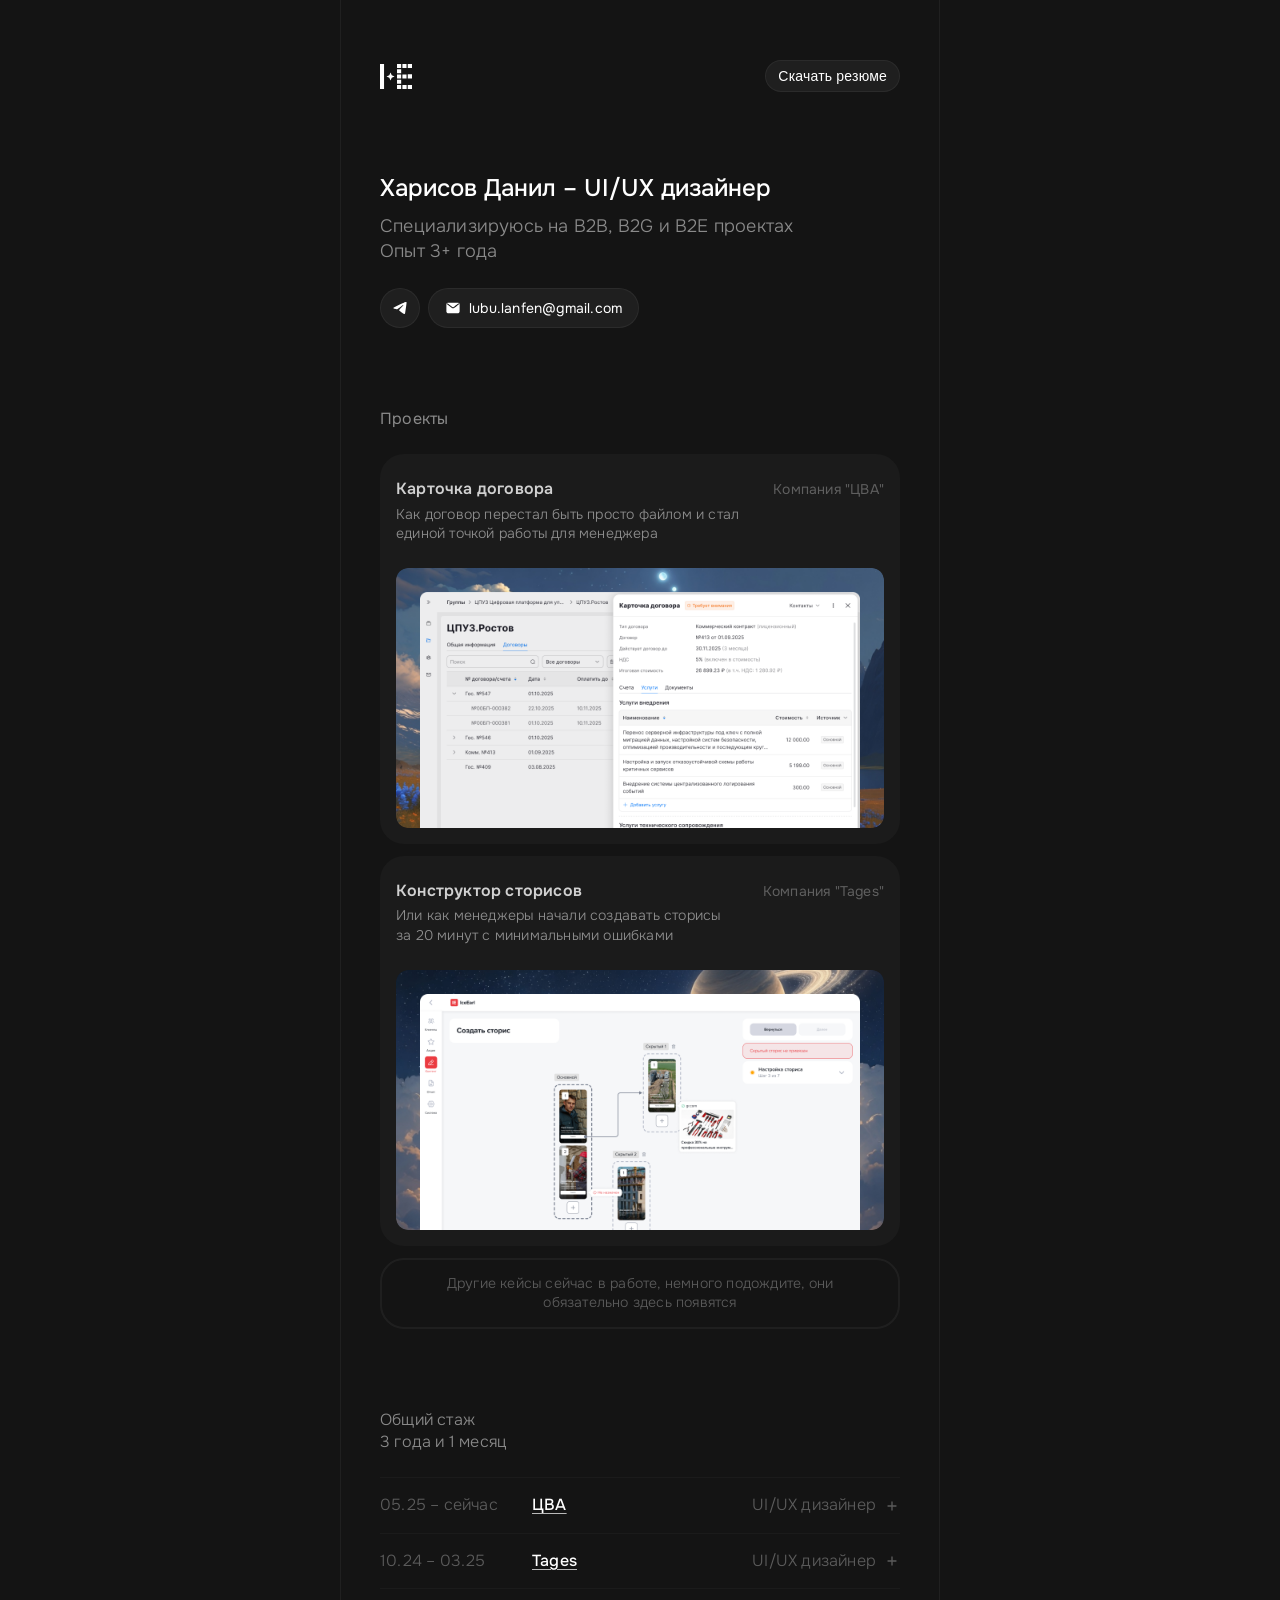
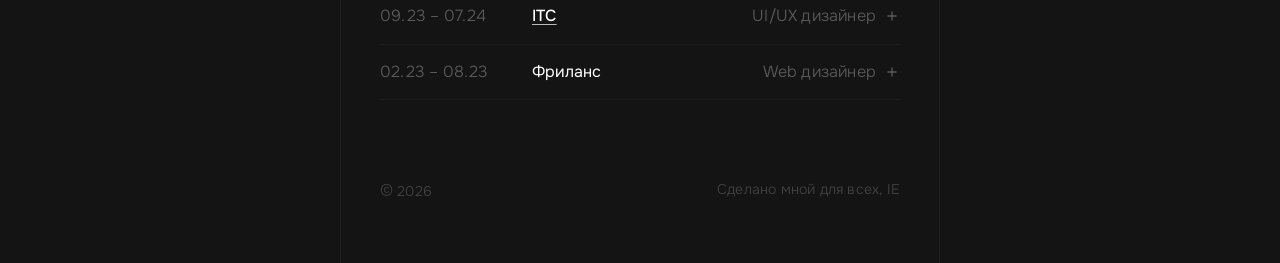
==== commit a97c827e: "v.2.1 - 16.06.2026" ====
--- a/index.html
+++ b/index.html
@@ -67,7 +67,7 @@
                 <div class="project-card__title">Карточка договора</div>
                 <div class="project-card__subtitle">Как договор перестал быть просто файлом и стал единой точкой работы для менеджера</div>
               </div>
-              <div class="project-card__tag">ЦВА</div>
+              <div class="project-card__tag">Компания "ЦВА"</div>
             </div>
             <div class="project-card__image" style="background-image: url('./src/img/d-preview.png');"></div>
           </a>
@@ -78,7 +78,7 @@
                 <div class="project-card__title">Конструктор сторисов</div>
                 <div class="project-card__subtitle">Или как менеджеры начали создавать сторисы за 20 минут с минимальными ошибками</div>
               </div>
-              <div class="project-card__tag">Tages</div>
+              <div class="project-card__tag">Компания "Tages"</div>
             </div>
             <div class="project-card__image" style="background-image: url('./src/img/s-preview.png');"></div>
           </a>
@@ -265,7 +265,6 @@
         <div class="footer__note">Сделано мной для всех, IE</div>
       </div>
     </main>
-    <script src="page-nav.js"></script>
     <script src="script.js"></script>
   </body>
 </html>
--- a/styles.css
+++ b/styles.css
@@ -989,12 +989,14 @@
   pointer-events: none;
   transition: opacity 0.2s ease, visibility 0s linear 0.2s;
   z-index: 999;
+  isolation: isolate;
 }
 
 .image-modal.is-active {
   opacity: 1;
   visibility: visible;
   pointer-events: auto;
+  overflow: hidden;
   transition: opacity 0.2s ease;
 }
 
@@ -1008,12 +1010,18 @@
 
 .image-modal__close {
   position: fixed;
-  z-index: 10;
-  padding: 4px;
+  top: 16px;
+  right: 16px;
+  left: auto;
+  z-index: 100;
+  min-width: 44px;
+  min-height: 44px;
+  padding: 10px;
   display: inline-flex;
-  justify-content: flex-start;
+  justify-content: center;
   align-items: center;
   gap: 4px;
+  color: #ffffff;
   background: rgba(255, 255, 255, 0);
   border: 0;
   border-radius: 100px;
@@ -1021,22 +1029,30 @@
   opacity: 0;
   visibility: hidden;
   pointer-events: none;
-  transition: opacity 0.15s ease, visibility 0s linear 0.15s;
+  touch-action: manipulation;
+  -webkit-tap-highlight-color: transparent;
+  transition: opacity 0.15s ease, visibility 0s linear 0.15s, color 0.2s ease;
 }
 
 .image-modal__close.is-ready {
   opacity: 1;
   visibility: visible;
   pointer-events: auto;
-  transition: opacity 0.15s ease, visibility 0s linear 0s;
+  transition: opacity 0.15s ease, visibility 0s linear 0s, color 0.2s ease;
+}
+
+.image-modal__close--dark {
+  color: #141414;
 }
 
 .image-modal__close svg {
   display: block;
+  pointer-events: none;
 }
 
 .image-modal__image {
   position: relative;
+  z-index: 1;
   margin: 0;
   padding: 0;
   height: auto;
@@ -1047,14 +1063,12 @@
   background: transparent;
   border-radius: 0;
   box-shadow: none;
-  transform-origin: center center;
-  transition: transform 0.2s ease;
-  will-change: transform;
 }
 
 .image-modal__video {
   display: none;
   position: relative;
+  z-index: 1;
   margin: 0;
   padding: 0;
   width: auto;
@@ -1099,19 +1113,6 @@
 
 body.image-modal-open {
   touch-action: none;
-}
-
-.image-modal--zoom-enabled .image-modal__image {
-  touch-action: none;
-}
-
-.image-modal--zoomed .image-modal__image {
-  transition: none;
-}
-
-.image-modal--zoom-enabled .image-modal__image {
-  max-width: none;
-  max-height: none;
 }
 
 .story-section {
@@ -1250,6 +1251,19 @@
   outline: 1px solid rgba(255, 255, 255, 0.05);
   outline-offset: -1px;
   mix-blend-mode: normal;
+  transition:
+    opacity 0.3s ease,
+    visibility 0s linear 0.3s,
+    background 0.2s ease,
+    outline-color 0.2s ease;
+}
+
+.action-block .scroll-to-top.scroll-to-top--fallback .back-button-text {
+  transition: color 0.2s ease;
+}
+
+.action-block .scroll-to-top.scroll-to-top--fallback .back-button-icon img {
+  transition: filter 0.2s ease;
 }
 
 .action-block .scroll-to-top.scroll-to-top--dark-foreground .back-button-text {
@@ -1263,6 +1277,10 @@
 .action-block .scroll-to-top.scroll-to-top--dark-foreground {
   background: rgba(20, 20, 20, 0.10);
   outline-color: rgba(20, 20, 20, 0.10);
+}
+
+.action-block .scroll-to-top:not(.scroll-to-top--fallback) .back-button-icon img {
+  transition: none;
 }
 
 .action-block .scroll-to-top.visible {
@@ -1271,6 +1289,14 @@
   transition: opacity 0.3s ease, visibility 0s linear 0s;
 }
 
+.action-block .scroll-to-top.scroll-to-top--fallback.visible {
+  transition:
+    opacity 0.3s ease,
+    visibility 0s linear 0s,
+    background 0.2s ease,
+    outline-color 0.2s ease;
+}
+
 .action-block {
   min-height: 32px;
   align-self: stretch;
@@ -1302,16 +1328,16 @@
     padding: 56px 16px 16px;
   }
 
-  .image-modal__close {
-    top: 16px;
-    right: 16px;
-    left: auto;
-  }
-
   .image-modal__image,
   .image-modal__video {
     max-width: calc(100vw - 32px);
     max-height: calc(100vh - 72px);
+  }
+
+  .image-modal--image .image-modal__image {
+    touch-action: none;
+    transform-origin: center center;
+    will-change: transform;
   }
 
   .page:not(.case-study) .header,
